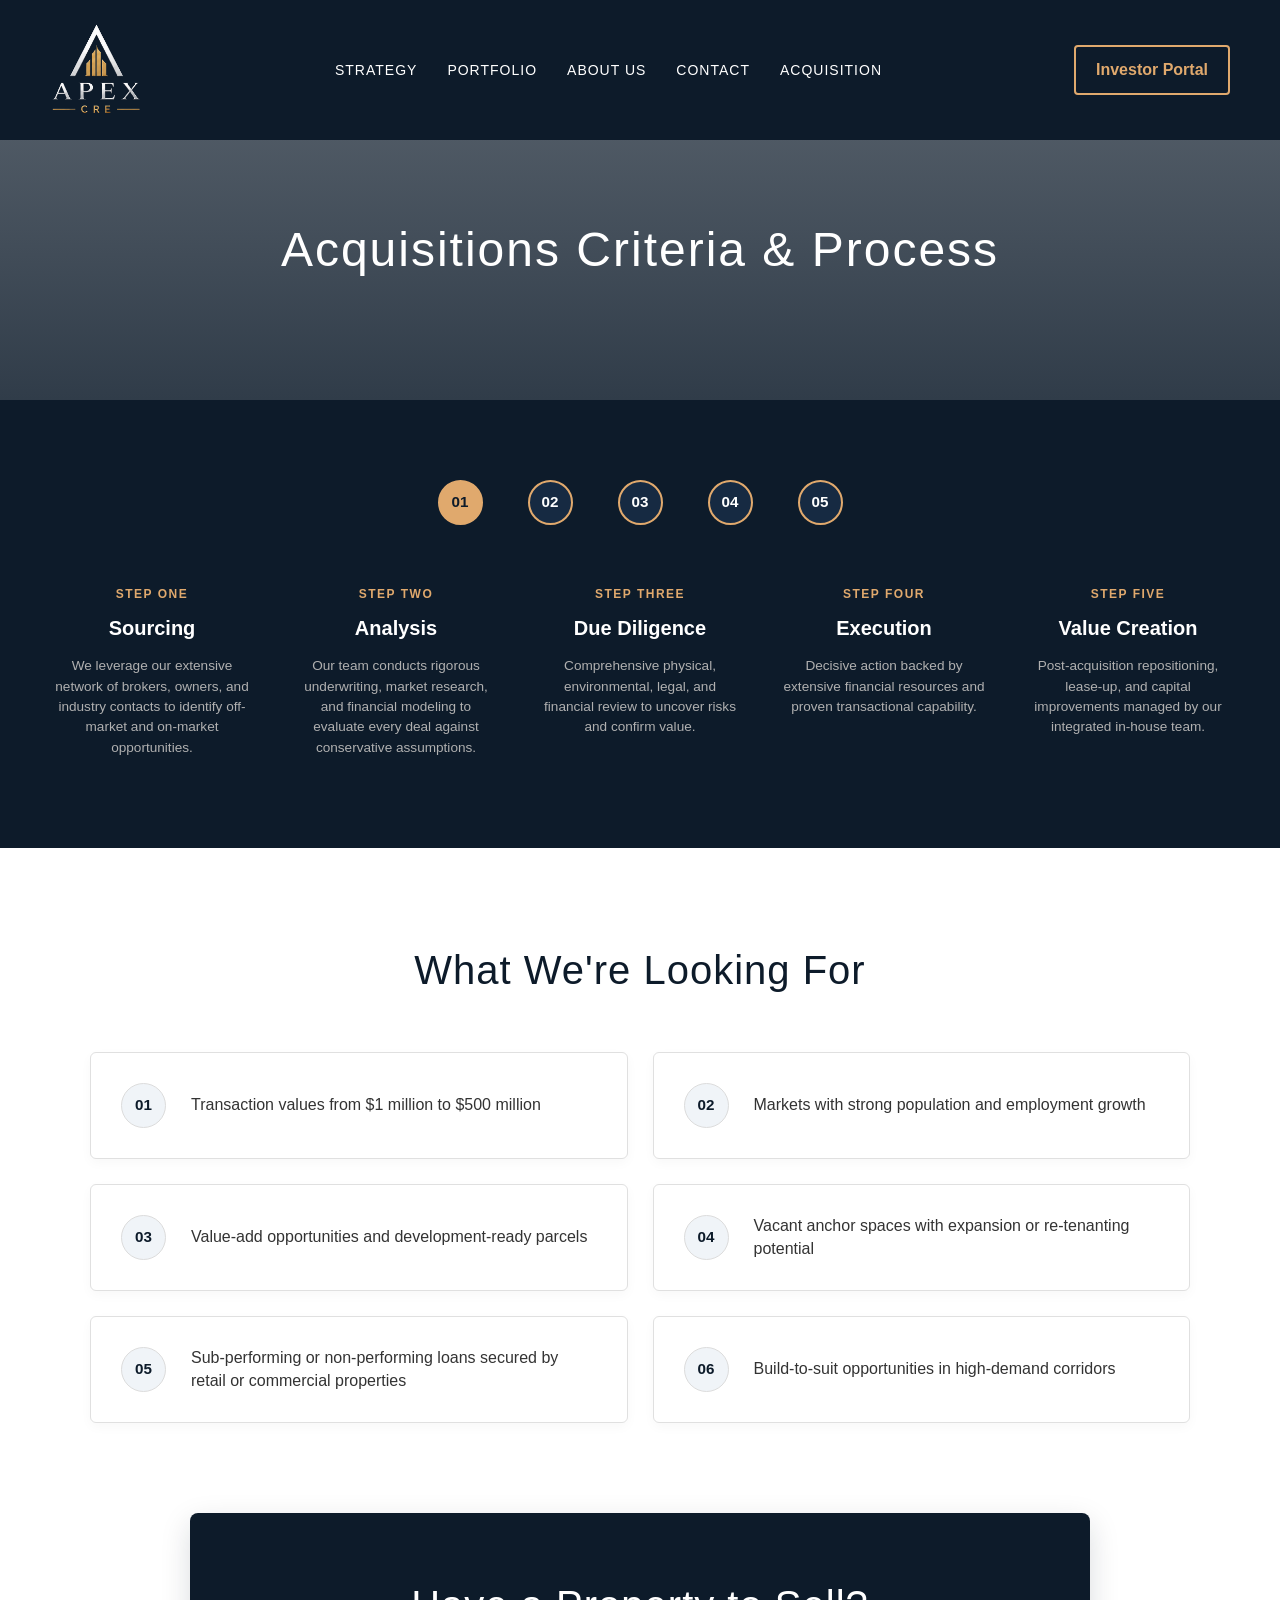
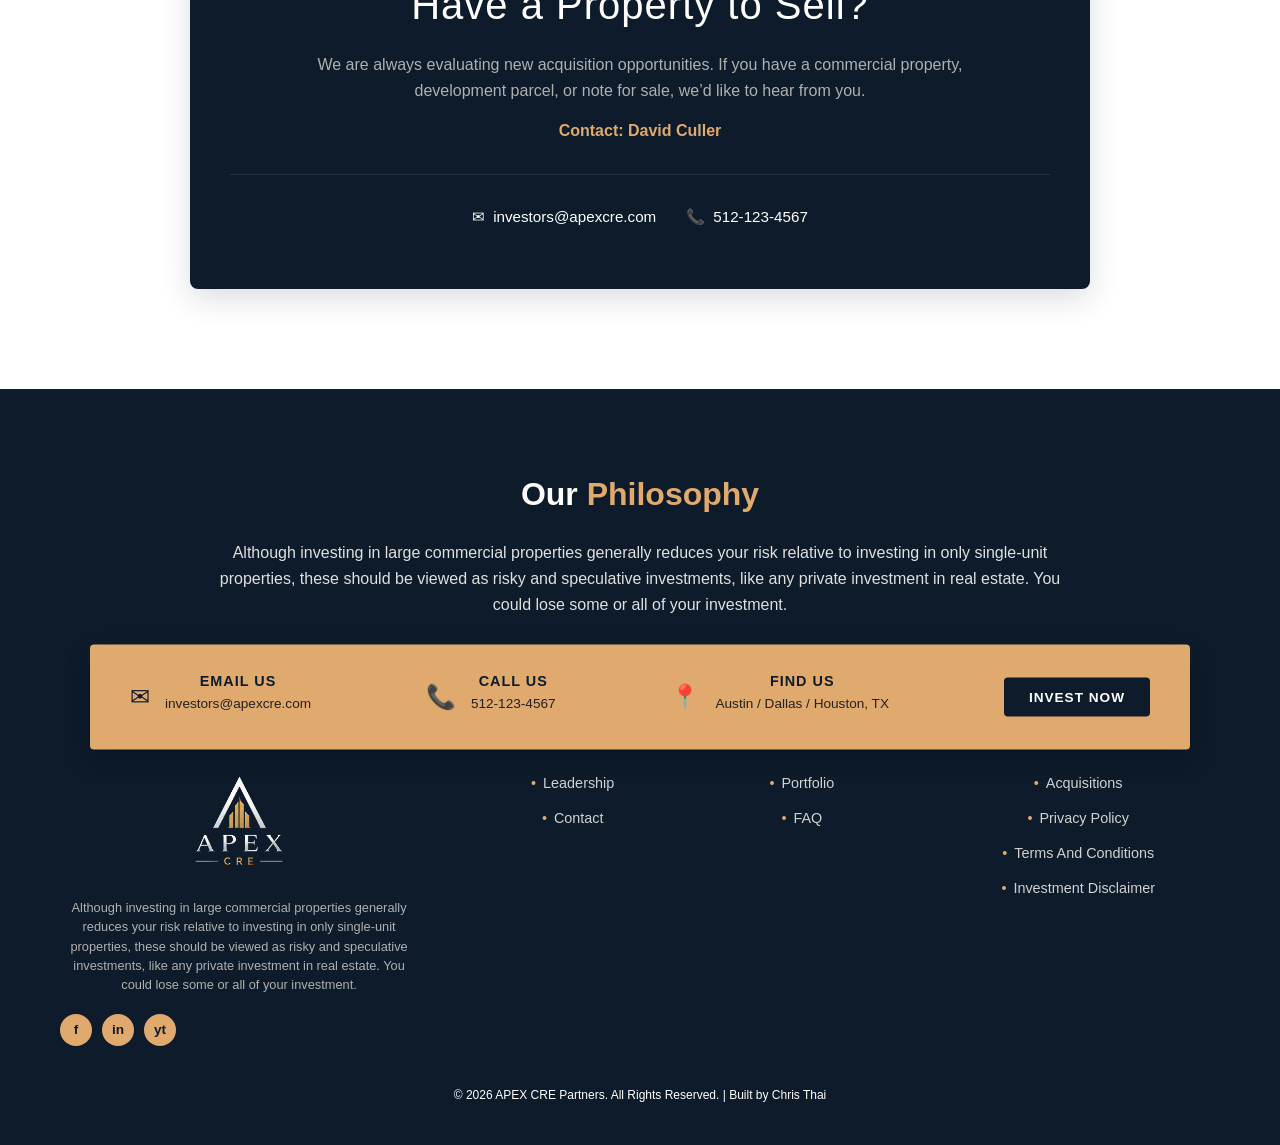
==== acquisition.html @ 32331bf3 "Add files via upload" ====
<!DOCTYPE html>
<html lang="en">
<head>
    <meta charset="UTF-8">
    <meta name="viewport" content="width=device-width, initial-scale=1.0">
    <title>Acquisitions | APEX CRE</title>
    
    <!-- Link to your existing CSS file -->
    <link rel="stylesheet" href="style.css">
</head>
<body>

    <!-- Navigation -->
    <header>
        <div class="logo">
            <a href="index.html">
                <img src="images/Team Logo.jpg" alt="APEX CRE Logo" class="nav-logo">
            </a>
        </div>
        <nav>
            <ul>
                <li><a href="index.html">STRATEGY</a></li>
				<!-- Link to portfolio file -->
                <li><a href="portfolio.html">PORTFOLIO</a></li>
				<!-- Link to team HTML file -->
                <li><a href="team.html">ABOUT US</a></li>
				<!-- Link to contact HTML file -->
                <li><a href="contact.html">CONTACT</a></li>
				<!-- Link to Aqquisition HTML file -->
                <li><a href="acquisition.html">ACQUISITION</a></li>
            </ul>
        </nav>
        <a href="under-construction.html" class="investor-login">Investor Portal</a>
    </header>
	
    <!-- Page Header with City Skyline Background -->
    <section class="acq-hero-header">
        <h1>Acquisitions Criteria & Process</h1>
    </section>

    <!-- Top Section: 5-Step Process Timeline -->
    <section class="process-timeline-section">
        <div class="timeline-container">
            
            <div class="timeline-steps-bar">
                <div class="step-badge active">01</div>
                <div class="step-badge">02</div>
                <div class="step-badge">03</div>
                <div class="step-badge">04</div>
                <div class="step-badge">05</div>
            </div>

            <div class="process-grid">
                <div class="process-card">
                    <span class="step-subtitle">STEP ONE</span>
                    <h3>Sourcing</h3>
                    <p>We leverage our extensive network of brokers, owners, and industry contacts to identify off-market and on-market opportunities.</p>
                </div>
                <div class="process-card">
                    <span class="step-subtitle">STEP TWO</span>
                    <h3>Analysis</h3>
                    <p>Our team conducts rigorous underwriting, market research, and financial modeling to evaluate every deal against conservative assumptions.</p>
                </div>
                <div class="process-card">
                    <span class="step-subtitle">STEP THREE</span>
                    <h3>Due Diligence</h3>
                    <p>Comprehensive physical, environmental, legal, and financial review to uncover risks and confirm value.</p>
                </div>
                <div class="process-card">
                    <span class="step-subtitle">STEP FOUR</span>
                    <h3>Execution</h3>
                    <p>Decisive action backed by extensive financial resources and proven transactional capability.</p>
                </div>
                <div class="process-card">
                    <span class="step-subtitle">STEP FIVE</span>
                    <h3>Value Creation</h3>
                    <p>Post-acquisition repositioning, lease-up, and capital improvements managed by our integrated in-house team.</p>
                </div>
            </div>

        </div>
    </section>

    <!-- Middle Section: What We're Looking For -->
    <section class="criteria-section">
        <div class="criteria-container">
            <h2 class="section-title">What We're Looking For</h2>

            <div class="criteria-grid">
                <div class="criteria-card">
                    <div class="criteria-num">01</div>
                    <p>Transaction values from $1 million to $500 million</p>
                </div>
                <div class="criteria-card">
                    <div class="criteria-num">02</div>
                    <p>Markets with strong population and employment growth</p>
                </div>
                <div class="criteria-card">
                    <div class="criteria-num">03</div>
                    <p>Value-add opportunities and development-ready parcels</p>
                </div>
                <div class="criteria-card">
                    <div class="criteria-num">04</div>
                    <p>Vacant anchor spaces with expansion or re-tenanting potential</p>
                </div>
                <div class="criteria-card">
                    <div class="criteria-num">05</div>
                    <p>Sub-performing or non-performing loans secured by retail or commercial properties</p>
                </div>
                <div class="criteria-card">
                    <div class="criteria-num">06</div>
                    <p>Build-to-suit opportunities in high-demand corridors</p>
                </div>
            </div>
        </div>
    </section>

    <!-- Bottom Section: Have a Property to Sell? Callout Box -->
    <section class="sell-property-section">
        <div class="sell-box">
            <h2>Have a Property to Sell?</h2>
            <p>We are always evaluating new acquisition opportunities. If you have a commercial property, development parcel, or note for sale, we’d like to hear from you.</p>
            <p class="contact-person">Contact: David Culler</p>

            <div class="sell-action-bar">
                <a href="mailto:investors@apexcre.com" class="sell-action-link">
                    <span>✉</span> investors@apexcre.com
                </a>
                <a href="tel:5121234567" class="sell-action-link">
                    <span>📞</span> 512-123-4567
                </a>
            </div>
        </div>
    </section>

    <!-- Philosophy / Disclaimer Banner -->
    <section class="philosophy-banner">
        <div class="philosophy-container">
            <h2><span>Our</span> <span class="text-gold">Philosophy</span></h2>
            <p>Although investing in large commercial properties generally reduces your risk relative to investing in only single-unit properties, these should be viewed as risky and speculative investments, like any private investment in real estate. You could lose some or all of your investment.</p>
        </div>
    </section>

    <!-- Footer / Bottom Section -->
    <footer class="site-footer">
        <div class="footer-contact-bar">
            <div class="contact-box">
                <span class="icon">✉</span>
                <div>
                    <strong>Email Us</strong>
                    <p>investors@apexcre.com</p>
                </div>
            </div>
            <div class="contact-box">
                <span class="icon">📞</span>
                <div>
                    <strong>Call Us</strong>
                    <p>512-123-4567</p>
                </div>
            </div>
            <div class="contact-box">
                <span class="icon">📍</span>
                <div>
                    <strong>Find Us</strong>
                    <p>Austin / Dallas / Houston, TX</p>
                </div>
            </div>
            <div class="footer-btn-box">
                <a href="under-construction.html" class="footer-invest-btn">Invest Now</a>
            </div>
        </div>

        <div class="footer-content">
            <div class="footer-col brand-col">
                <img src="images/Team Logo.jpg" alt="APEX CRE Logo" class="footer-logo">
                <p class="footer-disclaimer">
                    Although investing in large commercial properties generally reduces your risk relative to investing in only single-unit properties, these should be viewed as risky and speculative investments, like any private investment in real estate. You could lose some or all of your investment.
                </p>
                <div class="social-icons">
                    <a href="#" target="_blank">f</a>
                    <a href="#" target="_blank">in</a>
                    <a href="#" target="_blank">yt</a>
                </div>
            </div>
            <div class="footer-col">
                <ul class="footer-links">
                    <li><a href="team.html">Leadership</a></li>
                    <li><a href="contact.html">Contact</a></li>
                </ul>
            </div>
            <div class="footer-col">
                <ul class="footer-links">
                    <li><a href="portfolio.html">Portfolio</a></li>
                    <li><a href="faq.html">FAQ</a></li>
                </ul>
            </div>
            <div class="footer-col">
                <ul class="footer-links">
                    <li><a href="acquisitions.html">Acquisitions</a></li>
                    <li><a href="privacy.html">Privacy Policy</a></li>
                    <li><a href="terms.html">Terms And Conditions</a></li>
                    <li><a href="disclaimer.html">Investment Disclaimer</a></li>
                </ul>
            </div>
        </div>

        <div class="footer-bottom">
            <p>&copy; 2026 APEX CRE Partners. All Rights Reserved. | Built by Chris Thai</p>
        </div>
    </footer>

</body>
</html>
---- style.css ----
/* =========================================
   1. CSS Variables & Theme (APEX CRE Branding)
   ========================================= */
:root {
    --primary-color: #0d1b2a; /* Deep Navy/Black */
    --secondary-color: #e0a96d; /* Gold/Bronze */
    --accent-color: #1b263b; /* Lighter Navy */
    --text-light: #ffffff;
    --text-dark: #333333;
    --font-main: 'Helvetica Neue', Arial, sans-serif;
}

/* =========================================
   2. Reset & Base Styles
   ========================================= */
* {
    margin: 0;
    padding: 0;
    box-sizing: border-box;
}

body {
    font-family: var(--font-main);
    color: var(--text-dark);
    line-height: 1.6;
    background-color: #f8f9fa;
}

a {
    text-decoration: none;
    color: inherit;
}

/* =========================================
   3. Navigation (Header)
   ========================================= */
.nav-logo {
    height: 100px; /* Controls how tall the logo is in the menu */
    width: auto;  /* Ensures the logo doesn't stretch or warp */
    display: block;
    border-radius: 4px; /* Optional: Softens the sharp corners of the image */
}   
   
   
header {
    background-color: var(--primary-color);
    color: var(--text-light);
    padding: 20px 50px;
    display: flex;
    justify-content: space-between;
    align-items: center;
    position: fixed;
    width: 100%;
    top: 0;
    z-index: 1000;
}

.logo {
    font-size: 24px;
    font-weight: bold;
    letter-spacing: 2px;
    text-transform: uppercase;
}

.logo span {
    color: var(--secondary-color);
}

nav ul {
    list-style: none;
    display: flex;
    gap: 30px;
}

nav ul li a {
    font-size: 14px;
    text-transform: uppercase;
    letter-spacing: 1px;
    transition: color 0.3s ease;
}

nav ul li a:hover {
    color: var(--secondary-color);
}

.investor-login {
    background-color: transparent;
    border: 2px solid var(--secondary-color);
    color: var(--secondary-color);
    padding: 10px 20px;
    border-radius: 4px;
    font-weight: bold;
    transition: all 0.3s ease;
}

.investor-login:hover {
    background-color: var(--secondary-color);
    color: var(--primary-color);
}

/* =========================================
   4. Hero Section (Homepage)
   ========================================= */
.hero {
    height: 100vh;
    background: linear-gradient(rgba(13, 27, 42, 0.7), rgba(13, 27, 42, 0.9)), url('https://images.unsplash.com/photo-1486406146926-c627a92ad1ab?q=80&w=2070&auto=format&fit=crop') center/cover no-repeat;
    display: flex;
    flex-direction: column;
    justify-content: center;
    align-items: center;
    text-align: center;
    color: var(--text-light);
    padding: 0 20px;
    margin-top: 60px; /* Offset for fixed header */
}

.hero h1 {
    font-size: 3.5rem;
    margin-bottom: 20px;
    font-weight: 300;
    letter-spacing: 2px;
}

.hero p {
    font-size: 1.2rem;
    max-width: 600px;
    margin-bottom: 40px;
    color: #d1d1d1;
}

.cta-btn {
    background-color: var(--secondary-color);
    color: var(--primary-color);
    padding: 15px 40px;
    font-size: 16px;
    font-weight: bold;
    border: none;
    border-radius: 4px;
    cursor: pointer;
    text-transform: uppercase;
    letter-spacing: 1px;
    transition: background 0.3s ease;
}

.cta-btn:hover {
    background-color: #c9965d;
}

/* =========================================
   5. Metrics Section (Homepage)
   ========================================= */
.metrics {
    display: flex;
    justify-content: space-around;
    padding: 80px 50px;
    background-color: #ffffff;
    text-align: center;
}

.metric-item h2 {
    font-size: 3rem;
    color: var(--primary-color);
    margin-bottom: 10px;
}

.metric-item p {
    font-size: 14px;
    text-transform: uppercase;
    color: #777;
    letter-spacing: 1.5px;
}

/* =========================================
   6. Strategy Section (Homepage)
   ========================================= */
.strategy {
    padding: 100px 50px;
    background-color: var(--primary-color);
    color: var(--text-light);
    text-align: center;
}

.strategy h2 {
    font-size: 2.5rem;
    margin-bottom: 20px;
    color: var(--secondary-color);
}

.strategy-grid {
    display: grid;
    grid-template-columns: repeat(auto-fit, minmax(300px, 1fr));
    gap: 40px;
    margin-top: 60px;
}

.strategy-card {
    background-color: var(--accent-color);
    padding: 40px 30px;
    border-radius: 8px;
    border-top: 4px solid var(--secondary-color);
}

.strategy-card h3 {
    font-size: 1.5rem;
    margin-bottom: 15px;
}

/* =========================================
   7. Team Page Specific Styles
   ========================================= */
.page-header {
    background-color: var(--primary-color);
    color: var(--text-light);
    padding: 150px 20px 80px;
    text-align: center;
}

.page-header h1 {
    font-size: 3rem;
    color: var(--secondary-color);
    margin-bottom: 15px;
}

.team-section {
    padding: 80px 50px;
    background-color: #f8f9fa;
}

.team-grid {
    display: grid;
    grid-template-columns: repeat(auto-fit, minmax(300px, 1fr));
    gap: 40px;
    max-width: 1200px;
    margin: 0 auto;
}

.team-card {
    background-color: #ffffff;
    padding: 40px;
    border-radius: 8px;
    box-shadow: 0 4px 15px rgba(0,0,0,0.05);
    text-align: center;
    border-top: 4px solid var(--primary-color);
}

/* 
   THE HEADSHOT IMAGE RESIZER 
   This perfectly crops and centers your raw images into circles 
*/
.headshot {
    width: 150px;
    height: 150px;
    background-color: var(--accent-color);
    border-radius: 50%;
    margin: 0 auto 20px;
    border: 3px solid var(--secondary-color);
    
    /* The magic code that resizes and centers the files */
    background-size: cover;
    background-position: center;
    background-repeat: no-repeat;
}

.team-card h3 {
    color: var(--primary-color);
    font-size: 1.5rem;
    margin-bottom: 5px;
}

.team-card .title {
    color: var(--secondary-color);
    font-weight: bold;
    text-transform: uppercase;
    font-size: 0.9rem;
    margin-bottom: 20px;
    letter-spacing: 1px;
}

.team-card .bio {
    font-size: 0.95rem;
    color: #555;
}

/* =========================================
   8. Footer
   ========================================= */
footer {
    background-color: #080f18;
    color: #777;
    text-align: center;
    padding: 30px 20px;
    font-size: 12px;
}

footer p {
    margin-bottom: 10px;
    max-width: 800px;
    margin-left: auto;
    margin-right: auto;
}

/* =========================================
   9. Responsive Design (For Mobile Phones)
   ========================================= */
@media (max-width: 768px) {
    nav ul {
        display: none; /* Hide standard menu on mobile */
    }
    .hero h1 {
        font-size: 2.5rem;
    }
    .metrics {
        flex-direction: column;
        gap: 40px;
    }
    .team-grid {
        grid-template-columns: 1fr;
    }
}

/* =========================================
   11. About Us Section (Compact Split Layout)
   ========================================= */
.about-us {
    padding: 60px 50px; /* Reduced padding for a tighter fit */
    background-color: #ffffff;
}

.about-split-container {
    display: flex;
    align-items: stretch; 
    gap: 40px; /* Tighter gap between text and image */
    max-width: 1200px;
    margin: 0 auto;
}

.about-text-content {
    flex: 1.1; /* Gives slightly more room to the text */
    text-align: left;
    padding-right: 20px;
}

.about-text-content p {
    font-size: 0.95rem; /* Slightly smaller font */
    color: #333333; 
    margin-bottom: 12px; /* Tighter spacing between paragraphs */
    line-height: 1.5;
}

.mission-vision-block {
    margin-top: 30px;
}

.mission-vision-block h3 {
    font-size: 1.6rem;
    margin-bottom: 8px; /* Pulls the paragraph right up to the header */
    margin-top: 25px;
}

/* Two-tone header colors matching your brand */
.text-blue {
    color: var(--primary-color);
}

.text-gold {
    color: var(--secondary-color);
}

.about-image-content {
    flex: 0.9;
}

.property-showcase-img {
    width: 100%;
    height: 100%;
    min-height: 400px; /* Keeps the image large but compact */
    background: url('https://images.unsplash.com/photo-1545324418-cc1a3fa10c00?q=80&w=1974&auto=format&fit=crop') center/cover no-repeat;
    /* Removed border-radius and box-shadow to match the sharp, flat look of the reference image */
}

/* Responsive adjustment for mobile screens */
@media (max-width: 900px) {
    .about-split-container {
        flex-direction: column;
    }
    .about-text-content {
        padding-right: 0;
    }
    .property-showcase-img {
        height: 350px;
        min-height: auto;
    }
}
/* =========================================
   12. APEX CRE Banner Section
   ========================================= */
.massive-banner {
    background-color: var(--primary-color); /* APEX CRE Deep Navy */
    padding: 60px 20px;
    color: var(--text-light);
}

.massive-banner-container {
    max-width: 900px; /* Keeps the text block from stretching too wide */
    margin: 0 auto;   /* Centers the block on the page */
    text-align: left; /* Aligns the text to the left inside the block */
}

.massive-banner-container h2 {
    color: var(--secondary-color); /* APEX CRE Gold */
    font-size: 1.5rem;
    margin-bottom: 20px;
    text-transform: uppercase;
    letter-spacing: 1px;
}

.massive-banner-container p {
    font-size: 1rem;
    line-height: 1.6;
    margin-bottom: 20px;
}

.massive-banner-container p:last-child {
    margin-bottom: 0;
}

/* =========================================
   13. Philosophy / Disclaimer Banner
   ========================================= */
.philosophy-banner {
    background-color: var(--primary-color); /* APEX CRE Deep Navy */
    color: var(--text-light); /* White text */
    padding: 80px 20px;
    text-align: center;
}

.philosophy-container {
    max-width: 900px;
    margin: 0 auto;
}

.philosophy-banner h2 {
    font-size: 2rem;
    margin-bottom: 20px;
}

/* We reuse the gold class from earlier, but the word "Our" inherits the white text */
.philosophy-banner p {
    font-size: 1rem;
    line-height: 1.6;
    color: #e0e0e0; /* Slightly dimmed white to make it easy to read */
    margin: 0 auto;
    max-width: 850px;
}

/* =========================================
   14. Multi-Column Footer & Gold Contact Bar
   ========================================= */
.site-footer {
    background-color: var(--primary-color);
    color: var(--text-light);
    position: relative;
    padding-top: 0;
}

/* Floating Gold Contact Bar */
.footer-contact-bar {
    background-color: var(--secondary-color);
    color: var(--primary-color);
    max-width: 1100px;
    margin: 0 auto;
    transform: translateY(-50%); /* Pulls the bar up so it floats on the edge */
    display: flex;
    justify-content: space-between;
    align-items: center;
    padding: 25px 40px;
    border-radius: 4px;
    box-shadow: 0 10px 25px rgba(0,0,0,0.2);
}

.contact-box {
    display: flex;
    align-items: center;
    gap: 15px;
}

.contact-box .icon {
    font-size: 1.5rem;
}

.contact-box strong {
    display: block;
    font-size: 0.9rem;
    text-transform: uppercase;
    letter-spacing: 1px;
}

.contact-box p {
    font-size: 0.85rem;
    color: #222;
}

.footer-invest-btn {
    background-color: var(--primary-color);
    color: var(--text-light);
    padding: 12px 25px;
    border-radius: 4px;
    font-weight: bold;
    text-transform: uppercase;
    font-size: 0.85rem;
    letter-spacing: 1px;
    transition: background 0.3s ease;
}

.footer-invest-btn:hover {
    background-color: #1b263b;
}

/* Main Footer Grid Content */
.footer-content {
    max-width: 1200px;
    margin: -30px auto 40px; /* Adjusts spacing due to the pulled-up contact bar */
    padding: 0 20px;
    display: grid;
    grid-template-columns: 2fr 1fr 1fr 1.5fr;
    gap: 40px;
}

.brand-col {
    padding-right: 20px;
}

.footer-logo {
    height: 100px;
    width: auto;
    margin-bottom: 20px;
    border-radius: 4px;
}

.footer-disclaimer {
    font-size: 0.8rem;
    color: #b0b0b0;
    line-height: 1.5;
    margin-bottom: 20px;
}

.social-icons {
    display: flex;
    gap: 10px;
}

.social-icons a {
    width: 32px;
    height: 32px;
    background-color: var(--secondary-color);
    color: var(--primary-color);
    display: flex;
    align-items: center;
    justify-content: center;
    border-radius: 50%;
    font-weight: bold;
    font-size: 0.85rem;
    transition: opacity 0.3s ease;
}

.social-icons a:hover {
    opacity: 0.8;
}

/* Footer Link Columns */
.footer-links {
    list-style: none;
}

.footer-links li {
    margin-bottom: 12px;
}

.footer-links li a {
    font-size: 0.9rem;
    color: #d1d1d1;
    position: relative;
    padding-left: 12px;
    transition: color 0.3s ease;
}

/* Adds the little gold dot bullet point before links */
.footer-links li a::before {
    content: "•";
    color: var(--secondary-color);
    position: absolute;
    left: 0;
}

.footer-links li a:hover {
    color: var(--secondary-color);
}


/* Mobile Responsiveness */
@media (max-width: 900px) {
    .footer-contact-bar {
        flex-direction: column;
        gap: 20px;
        transform: none; /* Removes floating overlap on small screens */
        margin: 20px;
    }
    .footer-content {
        grid-template-columns: 1fr;
        margin-top: 20px;
    }
}
/* =========================================
   15. Portfolio Page Specific Styles (Updated)
   ========================================= */

/* Top Metrics Bar */
.portfolio-metrics-bar {
    background-color: #ffffff;
    display: flex;
    justify-content: center;
    align-items: center;
    padding: 50px 20px;
    margin-top: 100px; /* Accounts for fixed header */
    border-bottom: 1px solid #eaeaea;
}

.pm-item {
    text-align: center;
    padding: 0 40px;
}

.pm-item h2 {
    font-size: 2.2rem;
    color: var(--primary-color);
    font-weight: 700;
    margin-bottom: 5px;
}

.pm-item p {
    font-size: 0.75rem;
    color: #777;
    letter-spacing: 1.5px;
    font-weight: bold;
}

.pm-divider {
    width: 1px;
    height: 40px;
    background-color: #d1d1d1;
}

/* Portfolio Grid & Cards */
.portfolio-section {
    padding: 80px 50px;
    background-color: #f8f9fa;
}

.portfolio-grid {
    display: grid;
    grid-template-columns: repeat(auto-fit, minmax(420px, 1fr));
    gap: 40px;
    max-width: 1200px;
    margin: 0 auto;
}

.portfolio-card {
    background-color: #ffffff;
    border-radius: 8px;
    overflow: hidden;
    box-shadow: 0 4px 15px rgba(0,0,0,0.06);
    border: 1px solid #e0e0e0;
    display: flex;
    flex-direction: column;
}

.property-img {
    height: 280px;
    background-size: cover;
    background-position: center;
}

.property-info {
    padding: 30px;
    text-align: center;
}

.property-info h3 {
    color: var(--primary-color);
    font-size: 1.7rem;
    margin-bottom: 5px;
}

.property-info .location {
    color: #666;
    font-size: 0.9rem;
    margin-bottom: 25px;
}

/* Learn More Gold Button */
.learn-more-btn {
    display: inline-block;
    background-color: var(--secondary-color);
    color: var(--primary-color);
    padding: 14px 50px;
    border-radius: 4px;
    font-weight: bold;
    text-transform: uppercase;
    letter-spacing: 1px;
    font-size: 0.95rem;
    transition: background 0.3s ease;
}

.learn-more-btn:hover {
    background-color: #c9965d;
}

/* Bottom Data Grid inside Card */
.card-data-grid {
    border-top: 1px solid #eaeaea;
    background-color: #ffffff;
}

.data-row {
    display: flex;
    border-bottom: 1px solid #eaeaea;
}

.data-row:last-child {
    border-bottom: none;
}

.data-cell {
    flex: 1;
    text-align: center;
    padding: 15px 10px;
    border-right: 1px solid #eaeaea;
}

.data-cell:last-child {
    border-right: none;
}

.data-cell strong {
    display: block;
    font-size: 0.95rem;
    color: var(--primary-color);
    margin-bottom: 3px;
}

.data-cell span {
    font-size: 0.75rem;
    color: #777;
    text-transform: uppercase;
}

/* Responsive layout for smaller screens */
@media (max-width: 768px) {
    .portfolio-metrics-bar {
        flex-direction: column;
        gap: 20px;
    }
    .pm-divider {
        display: none;
    }
    .portfolio-grid {
        grid-template-columns: 1fr;
    }
}
/* =========================================
   16. Closed Deal Styles (Ribbon & Grayscale)
   ========================================= */
.property-img-wrapper {
    position: relative;
    overflow: hidden;
    height: 280px;
}

/* Turns the image black and white when closed */
.closed-card .property-img {
    filter: grayscale(100%);
}

/* Red diagonal corner banner ribbon */
.closed-ribbon {
    position: absolute;
    top: 25px;
    right: -35px;
    background-color: #e63946;
    color: white;
    text-align: center;
    font-size: 0.75rem;
    font-weight: bold;
    letter-spacing: 1.5px;
    padding: 6px 40px;
    transform: rotate(45deg);
    box-shadow: 0 2px 5px rgba(0,0,0,0.3);
    pointer-events: none;
    z-index: 2;
}

/* Grey out the button for closed deals */
.closed-btn {
    background-color: #b0b0b0 !important;
    color: #ffffff !important;
    cursor: not-allowed;
}
/* =========================================
   17. Contact Page Specific Styles
   ========================================= */
.contact-hero-header {
    height: 300px;
    background: linear-gradient(rgba(13, 27, 42, 0.7), rgba(13, 27, 42, 0.85)), url('https://images.unsplash.com/photo-1486406146926-c627a92ad1ab?q=80&w=2070&auto=format&fit=crop') center/cover no-repeat;
    display: flex;
    justify-content: center;
    align-items: center;
    margin-top: 100px; /* Offset for fixed header */
}

.contact-hero-header h1 {
    color: var(--text-light);
    font-size: 3rem;
    font-weight: 300;
    letter-spacing: 2px;
}

.contact-info-section {
    padding: 60px 20px;
    background-color: #ffffff;
}

.contact-info-container {
    max-width: 1000px;
    margin: 0 auto;
}

.contact-intro {
    margin-bottom: 30px;
}

.contact-intro h2 {
    font-size: 1.8rem;
    color: var(--primary-color);
    margin-bottom: 5px;
}

.contact-intro p {
    color: #666;
    font-size: 0.95rem;
}

.info-map-grid {
    display: grid;
    grid-template-columns: 1fr 1fr;
    gap: 30px;
}

.info-card {
    background-color: #ffffff;
    border: 1px solid #e0e0e0;
    border-radius: 8px;
    padding: 35px;
    box-shadow: 0 4px 15px rgba(0,0,0,0.03);
    display: flex;
    flex-direction: column;
    justify-content: space-around;
}

.info-group strong {
    display: block;
    font-size: 0.85rem;
    text-transform: uppercase;
    color: var(--primary-color);
    letter-spacing: 1px;
    margin-bottom: 5px;
}

.info-group p {
    font-size: 1rem;
    color: #444;
}

.map-card {
    border-radius: 8px;
    overflow: hidden;
    border: 1px solid #e0e0e0;
    min-height: 280px;
    box-shadow: 0 4px 15px rgba(0,0,0,0.03);
}

/* Contact Form Section */
.contact-form-section {
    padding: 60px 20px 100px;
    background-color: #f8f9fa;
}

.form-container {
    max-width: 900px;
    margin: 0 auto;
    background-color: #ffffff;
    border: 1px solid #e0e0e0;
    border-radius: 8px;
    padding: 50px;
    box-shadow: 0 4px 20px rgba(0,0,0,0.04);
}

.inquiry-form .form-row {
    display: grid;
    grid-template-columns: 1fr 1fr;
    gap: 25px;
    margin-bottom: 25px;
}

.inquiry-form .form-group {
    display: flex;
    flex-direction: column;
}

.inquiry-form .form-group.full-width {
    grid-column: span 2;
    margin-bottom: 25px;
}

.inquiry-form label {
    font-size: 0.85rem;
    color: #555;
    margin-bottom: 8px;
    font-weight: 500;
}

.inquiry-form input,
.inquiry-form textarea {
    padding: 14px;
    border: 1px solid #d1d1d1;
    border-radius: 4px;
    font-size: 0.95rem;
    background-color: #fcfcfc;
    color: var(--text-dark);
}

.inquiry-form input:focus,
.inquiry-form textarea:focus {
    outline: none;
    border-color: var(--primary-color);
    background-color: #ffffff;
}

.form-checkbox {
    display: flex;
    align-items: flex-start;
    gap: 12px;
    margin-bottom: 30px;
}

.form-checkbox input {
    margin-top: 4px;
}

.form-checkbox label {
    font-size: 0.8rem;
    color: #666;
    line-height: 1.4;
}

.form-checkbox a {
    color: var(--primary-color);
    text-decoration: underline;
}

.form-submit-btn {
    display: block;
    width: 100%;
    background-color: var(--primary-color);
    color: var(--text-light);
    border: none;
    padding: 16px;
    border-radius: 4px;
    font-size: 1rem;
    font-weight: bold;
    text-transform: uppercase;
    letter-spacing: 1px;
    cursor: pointer;
    transition: background 0.3s ease;
}

.form-submit-btn:hover {
    background-color: var(--secondary-color);
    color: var(--primary-color);
}

/* Mobile responsiveness */
@media (max-width: 768px) {
    .info-map-grid {
        grid-template-columns: 1fr;
    }
    .inquiry-form .form-row {
        grid-template-columns: 1fr;
    }
    .form-container {
        padding: 25px;
    }
}
/* =========================================
   18. Terms and Conditions Page Styles
   ========================================= */
.terms-hero-header {
    height: 300px;
    background: linear-gradient(rgba(13, 27, 42, 0.7), rgba(13, 27, 42, 0.85)), url('https://images.unsplash.com/photo-1486406146926-c627a92ad1ab?q=80&w=2070&auto=format&fit=crop') center/cover no-repeat;
    display: flex;
    justify-content: center;
    align-items: center;
    margin-top: 100px;
}

.terms-hero-header h1 {
    color: var(--text-light);
    font-size: 3rem;
    font-weight: 300;
    letter-spacing: 2px;
}

.terms-content-section {
    padding: 80px 20px 120px;
    background-color: #ffffff;
}

.terms-container {
    max-width: 850px;
    margin: 0 auto;
    color: #333333;
    font-size: 0.95rem;
    line-height: 1.6;
}

.effective-date {
    font-size: 0.85rem;
    color: #666;
    margin-bottom: 15px;
}

.intro-text {
    margin-bottom: 40px;
}

.terms-block {
    margin-bottom: 30px;
}

.terms-block h3 {
    font-size: 1.25rem;
    color: var(--primary-color);
    margin-bottom: 10px;
    font-weight: 700;
}

.sub-heading {
    margin-bottom: 8px;
    font-weight: 500;
}

.terms-list {
    margin-left: 20px;
    margin-top: 5px;
}

.terms-list li {
    margin-bottom: 6px;
    color: #444;
}

.contact-block-info p {
    margin-bottom: 4px;
}

.contact-block-info a {
    color: var(--secondary-color);
    text-decoration: underline;
}
/* =========================================
   19. Privacy Policy Page Styles
   ========================================= */
.privacy-hero-header {
    height: 300px;
    background: linear-gradient(rgba(13, 27, 42, 0.7), rgba(13, 27, 42, 0.85)), url('https://images.unsplash.com/photo-1486406146926-c627a92ad1ab?q=80&w=2070&auto=format&fit=crop') center/cover no-repeat;
    display: flex;
    justify-content: center;
    align-items: center;
    margin-top: 100px;
}

.privacy-hero-header h1 {
    color: var(--text-light);
    font-size: 3rem;
    font-weight: 300;
    letter-spacing: 2px;
}

.privacy-content-section {
    padding: 80px 20px 120px;
    background-color: #ffffff;
}

.privacy-container {
    max-width: 850px;
    margin: 0 auto;
    color: #333333;
    font-size: 0.95rem;
    line-height: 1.6;
}

.privacy-block {
    margin-bottom: 30px;
}

.privacy-block h3 {
    font-size: 1.25rem;
    color: var(--primary-color);
    margin-bottom: 10px;
    font-weight: 700;
}

.privacy-list {
    margin-left: 20px;
    margin-top: 5px;
}

.privacy-list li {
    margin-bottom: 6px;
    color: #444;
}

.mt-space {
    margin-top: 10px;
}

/* =========================================
   20. Investment Disclaimer Page Styles
   ========================================= */
.disclaimer-hero-header {
    height: 300px;
    background: linear-gradient(rgba(13, 27, 42, 0.7), rgba(13, 27, 42, 0.85)), url('https://images.unsplash.com/photo-1486406146926-c627a92ad1ab?q=80&w=2070&auto=format&fit=crop') center/cover no-repeat;
    display: flex;
    justify-content: center;
    align-items: center;
    margin-top: 100px;
}

.disclaimer-hero-header h1 {
    color: var(--text-light);
    font-size: 3rem;
    font-weight: 300;
    letter-spacing: 2px;
}

.disclaimer-content-section {
    padding: 80px 20px 120px;
    background-color: #ffffff;
}

.disclaimer-container {
    max-width: 850px;
    margin: 0 auto;
    color: #333333;
    font-size: 0.95rem;
    line-height: 1.6;
}

.disclaimer-block {
    margin-bottom: 30px;
}

.disclaimer-block h3 {
    font-size: 1.25rem;
    color: var(--primary-color);
    margin-bottom: 10px;
    font-weight: 700;
}
/* =========================================
   21. Under Construction Page Styles
   ========================================= */
.construction-body {
    background-color: var(--primary-color);
    color: var(--text-light);
    height: 100vh;
    display: flex;
    justify-content: center;
    align-items: center;
    margin: 0;
}

.construction-container {
    text-align: center;
    padding: 20px;
    max-width: 600px;
    width: 100%;
}

.construction-card {
    background-color: var(--accent-color);
    border: 2px solid var(--secondary-color);
    border-radius: 8px;
    padding: 50px 30px;
    box-shadow: 0 10px 30px rgba(0,0,0,0.3);
}

.construction-card h1 {
    color: var(--secondary-color);
    font-size: 2.5rem;
    margin-bottom: 20px;
    text-transform: uppercase;
    letter-spacing: 2px;
}

.construction-card p {
    font-size: 1.05rem;
    color: #d1d1d1;
    margin-bottom: 20px;
    line-height: 1.6;
}

.countdown-wrapper {
    margin: 25px 0;
    font-size: 0.95rem;
    color: var(--secondary-color);
    font-weight: bold;
}

.return-btn {
    display: inline-block;
    margin-top: 10px;
    text-decoration: none;
}


/* =========================================
   23. Hero Section Large Logo
   ========================================= */
.hero-main-logo {
    width: 400px; /* Adjust this value to make it larger or smaller */
    height: 400px;
    margin-bottom: 25px;
    border-radius: 6px;
    box-shadow: 0 4px 15px rgba(0, 0, 0, 0.3);
}
/* =========================================
   24. FAQ Accordion Page Styles
   ========================================= */
.faq-hero-header {
    height: 300px;
    background: linear-gradient(rgba(13, 27, 42, 0.7), rgba(13, 27, 42, 0.85)), url('https://images.unsplash.com/photo-1486406146926-c627a92ad1ab?q=80&w=2070&auto=format&fit=crop') center/cover no-repeat;
    display: flex;
    justify-content: center;
    align-items: center;
    margin-top: 100px;
}

.faq-hero-header h1 {
    color: var(--text-light);
    font-size: 3rem;
    font-weight: 300;
    letter-spacing: 2px;
}

.faq-content-section {
    padding: 80px 20px 120px;
    background-color: #ffffff;
}

.faq-container {
    max-width: 850px;
    margin: 0 auto;
}

.faq-item {
    margin-bottom: 15px;
    border-radius: 6px;
    overflow: hidden;
    box-shadow: 0 2px 8px rgba(0,0,0,0.06);
    border: 1px solid #e0e0e0;
}

.faq-question {
    width: 100%;
    background-color: var(--primary-color);
    color: var(--text-light);
    padding: 20px 25px;
    text-align: left;
    border: none;
    outline: none;
    font-size: 1.05rem;
    font-weight: 600;
    display: flex;
    justify-content: space-between;
    align-items: center;
    cursor: pointer;
    transition: background-color 0.3s ease;
}

.faq-question:hover {
    background-color: #162a42;
}

/* Turns the active question gold like the reference image */
.faq-question.active {
    background-color: #d4af37 !important;
    color: #0d1b2a !important;
}

.faq-icon {
    font-size: 0.8rem;
    transition: transform 0.3s ease;
}

.faq-question.active .faq-icon {
    transform: rotate(180deg);
}

.faq-answer {
    max-height: 0;
    overflow: hidden;
    transition: max-height 0.4s ease-out, padding 0.4s ease-out;
    background-color: #fcfcfc;
    padding-left: 25px;
    padding-right: 25px;
    padding-top: 0px;
    padding-bottom: 0px;
    color: #333333;
    font-size: 0.95rem;
    line-height: 1.6;
    border-top: 1px solid transparent;
}

/* Adds the border cleanly only when the dropdown is expanded */
.faq-question.active + .faq-answer {
    border-top: 1px solid #eeeeee;
}

.faq-answer p {
    margin-bottom: 12px;
}

.faq-answer ul {
    margin-left: 20px;
    margin-bottom: 12px;
}

.faq-answer li {
    margin-bottom: 6px;
}

.faq-answer a {
    color: var(--secondary-color);
    text-decoration: underline;
}
/* =========================================
   25. Acquisitions Page Styles
   ========================================= */
.acq-hero-header {
    height: 300px;
    background: linear-gradient(rgba(13, 27, 42, 0.7), rgba(13, 27, 42, 0.85)), url('https://images.unsplash.com/photo-1486406146926-c627a92ad1ab?q=80&w=2070&auto=format&fit=crop') center/cover no-repeat;
    display: flex;
    justify-content: center;
    align-items: center;
    margin-top: 100px;
}

.acq-hero-header h1 {
    color: var(--text-light);
    font-size: 3rem;
    font-weight: 300;
    letter-spacing: 2px;
}

/* Process Timeline Section */
.process-timeline-section {
    padding: 80px 20px;
    background-color: var(--primary-color);
    color: var(--text-light);
}

.timeline-container {
    max-width: 1200px;
    margin: 0 auto;
}

.timeline-steps-bar {
    display: flex;
    justify-content: center;
    gap: 45px;
    margin-bottom: 50px;
    position: relative;
}

.step-badge {
    width: 45px;
    height: 45px;
    background-color: #162a42;
    border: 2px solid var(--secondary-color);
    border-radius: 50%;
    display: flex;
    justify-content: center;
    align-items: center;
    font-weight: bold;
    color: var(--text-light);
    font-size: 0.95rem;
    z-index: 2;
}

.step-badge.active {
    background-color: var(--secondary-color);
    color: var(--primary-color);
}

.process-grid {
    display: grid;
    grid-template-columns: repeat(5, 1fr);
    gap: 20px;
}

.process-card {
    text-align: center;
    padding: 10px;
}

.step-subtitle {
    display: block;
    font-size: 0.75rem;
    letter-spacing: 1.5px;
    color: var(--secondary-color);
    margin-bottom: 8px;
    font-weight: 600;
}

.process-card h3 {
    font-size: 1.25rem;
    margin-bottom: 12px;
    color: var(--text-light);
}

.process-card p {
    font-size: 0.85rem;
    color: #b0b0b0;
    line-height: 1.5;
}

/* What We're Looking For Section */
.criteria-section {
    padding: 90px 20px;
    background-color: #ffffff;
}

.criteria-container {
    max-width: 1100px;
    margin: 0 auto;
}

.criteria-section .section-title {
    text-align: center;
    font-size: 2.5rem;
    color: var(--primary-color);
    margin-bottom: 50px;
    font-weight: 300;
    letter-spacing: 1px;
}

.criteria-grid {
    display: grid;
    grid-template-columns: 1fr 1fr;
    gap: 25px;
}

.criteria-card {
    background-color: #ffffff;
    border: 1px solid #e0e0e0;
    border-radius: 6px;
    padding: 30px;
    display: flex;
    align-items: center;
    gap: 25px;
    box-shadow: 0 4px 12px rgba(0,0,0,0.03);
    transition: transform 0.2s ease;
}

.criteria-card:hover {
    border-color: var(--secondary-color);
    transform: translateY(-2px);
}

.criteria-num {
    width: 45px;
    height: 45px;
    min-width: 45px;
    background-color: #f0f4f8;
    color: var(--primary-color);
    border-radius: 50%;
    display: flex;
    justify-content: center;
    align-items: center;
    font-weight: bold;
    font-size: 0.95rem;
    border: 1px solid #dcdcdc;
}

.criteria-card p {
    font-size: 1rem;
    color: #333333;
    line-height: 1.4;
}

/* Sell Property Banner Section */
.sell-property-section {
    padding: 0 20px 100px;
    background-color: #ffffff;
}

.sell-box {
    max-width: 900px;
    margin: 0 auto;
    background-color: var(--primary-color);
    border-radius: 8px;
    padding: 60px 40px;
    text-align: center;
    color: var(--text-light);
    box-shadow: 0 10px 30px rgba(13, 27, 42, 0.15);
}

.sell-box h2 {
    font-size: 2.5rem;
    font-weight: 300;
    margin-bottom: 15px;
    letter-spacing: 1px;
}

.sell-box p {
    color: #b0b0b0;
    max-width: 650px;
    margin: 0 auto 15px;
    font-size: 1rem;
    line-height: 1.6;
}

.contact-person {
    color: var(--secondary-color) !important;
    font-weight: 600;
    margin-bottom: 30px !important;
}

.sell-action-bar {
    display: flex;
    justify-content: center;
    gap: 30px;
    border-top: 1px solid rgba(255,255,255,0.1);
    padding-top: 30px;
}

.sell-action-link {
    color: var(--text-light);
    text-decoration: none;
    font-size: 0.95rem;
    display: flex;
    align-items: center;
    gap: 8px;
    transition: color 0.2s ease;
}

.sell-action-link:hover {
    color: var(--secondary-color);
}

/* Responsive adjustments */
@media (max-width: 900px) {
    .process-grid {
        grid-template-columns: 1fr;
        gap: 35px;
    }
    .timeline-steps-bar {
        display: none;
    }
    .criteria-grid {
        grid-template-columns: 1fr;
    }
    .sell-action-bar {
        flex-direction: column;
        gap: 15px;
        align-items: center;
    }
}
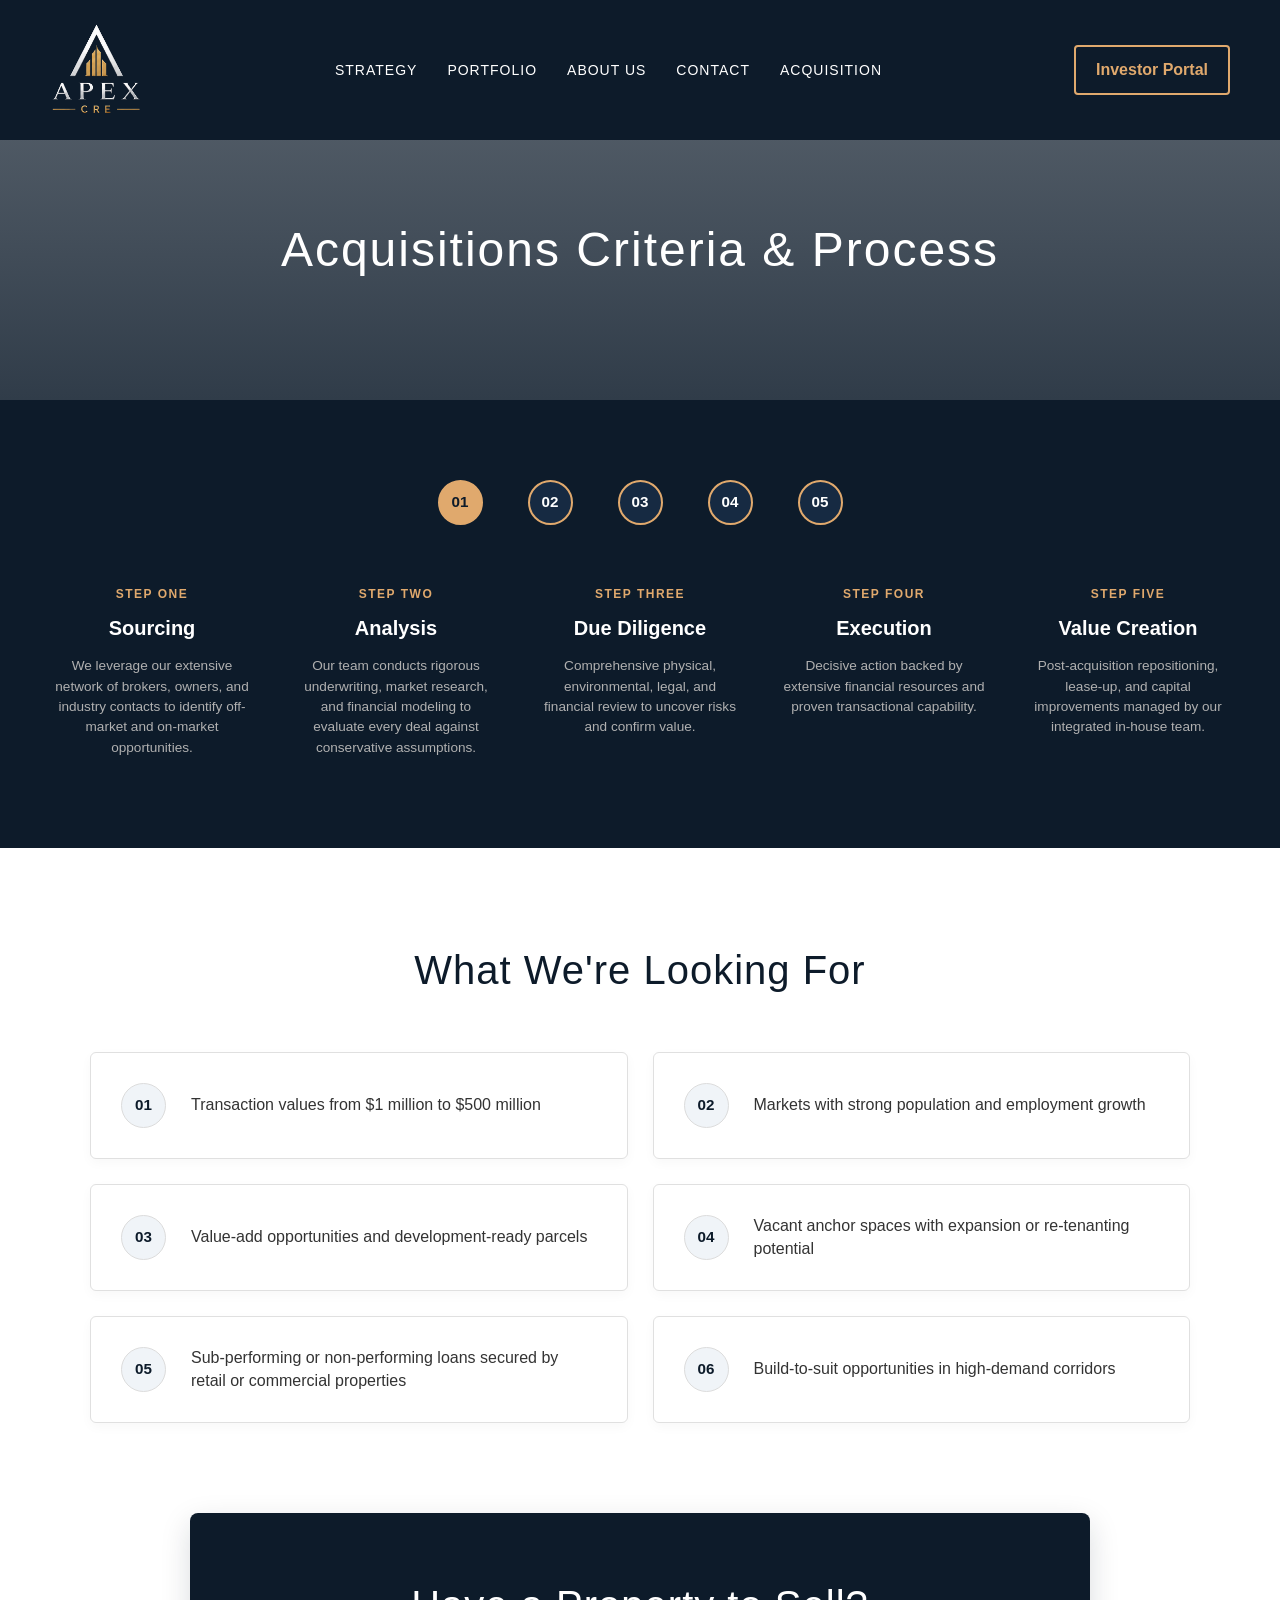
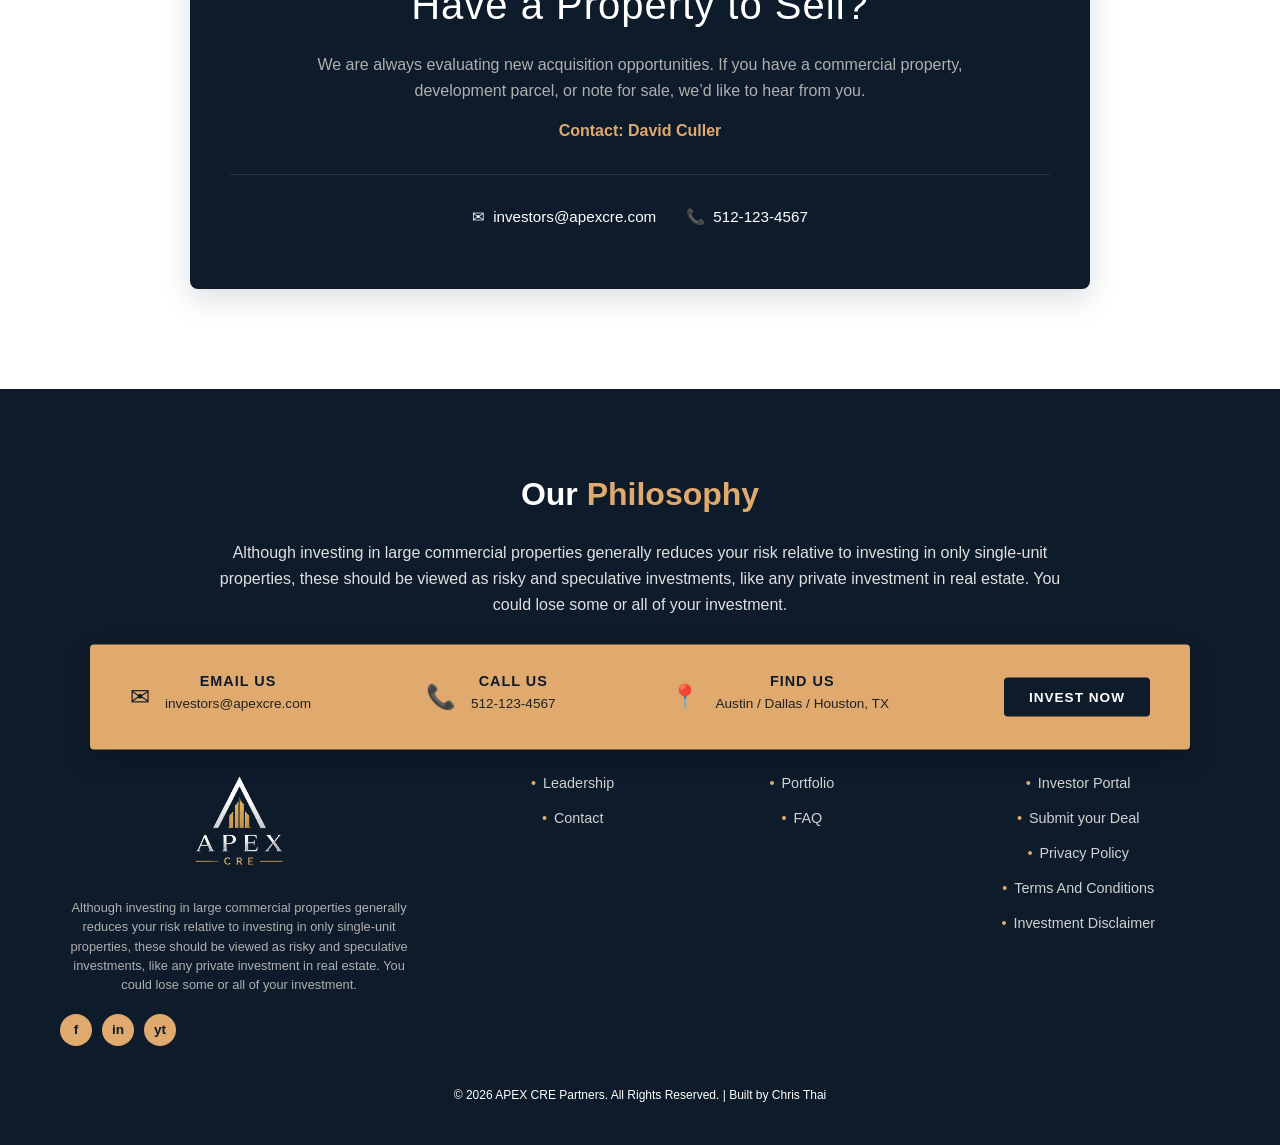
==== commit aa793337: "Update acquisition.html updated footer links" ====
--- a/acquisition.html
+++ b/acquisition.html
@@ -196,7 +196,8 @@
             </div>
             <div class="footer-col">
                 <ul class="footer-links">
-                    <li><a href="acquisitions.html">Acquisitions</a></li>
+                    <li><a href="login.html">Investor Portal</a></li>
+                    <li><a href="under-construction.html">Submit your Deal</a></li>
                     <li><a href="privacy.html">Privacy Policy</a></li>
                     <li><a href="terms.html">Terms And Conditions</a></li>
                     <li><a href="disclaimer.html">Investment Disclaimer</a></li>
@@ -210,4 +211,4 @@
     </footer>
 
 </body>
-</html>+</html>
--- a/style.css
+++ b/style.css
@@ -1584,4 +1584,35 @@
         gap: 15px;
         align-items: center;
     }
-}+}
+/* =========================================
+   26. Highlights Bullet Points Styles
+   ========================================= */
+.highlights-box {
+    margin: 15px 0;
+    padding: 12px 15px;
+    background-color: #f8f9fa;
+    border-left: 3px solid var(--secondary-color);
+    border-radius: 4px;
+    text-align: left;
+}
+
+.highlights-box h4 {
+    font-size: 0.8rem;
+    text-transform: uppercase;
+    color: var(--primary-color);
+    letter-spacing: 1px;
+    margin-bottom: 8px;
+}
+
+.highlights-box ul {
+    margin-left: 16px;
+    list-style-type: disc;
+}
+
+.highlights-box li {
+    font-size: 0.82rem;
+    color: #444444;
+    margin-bottom: 4px;
+    line-height: 1.4;
+}
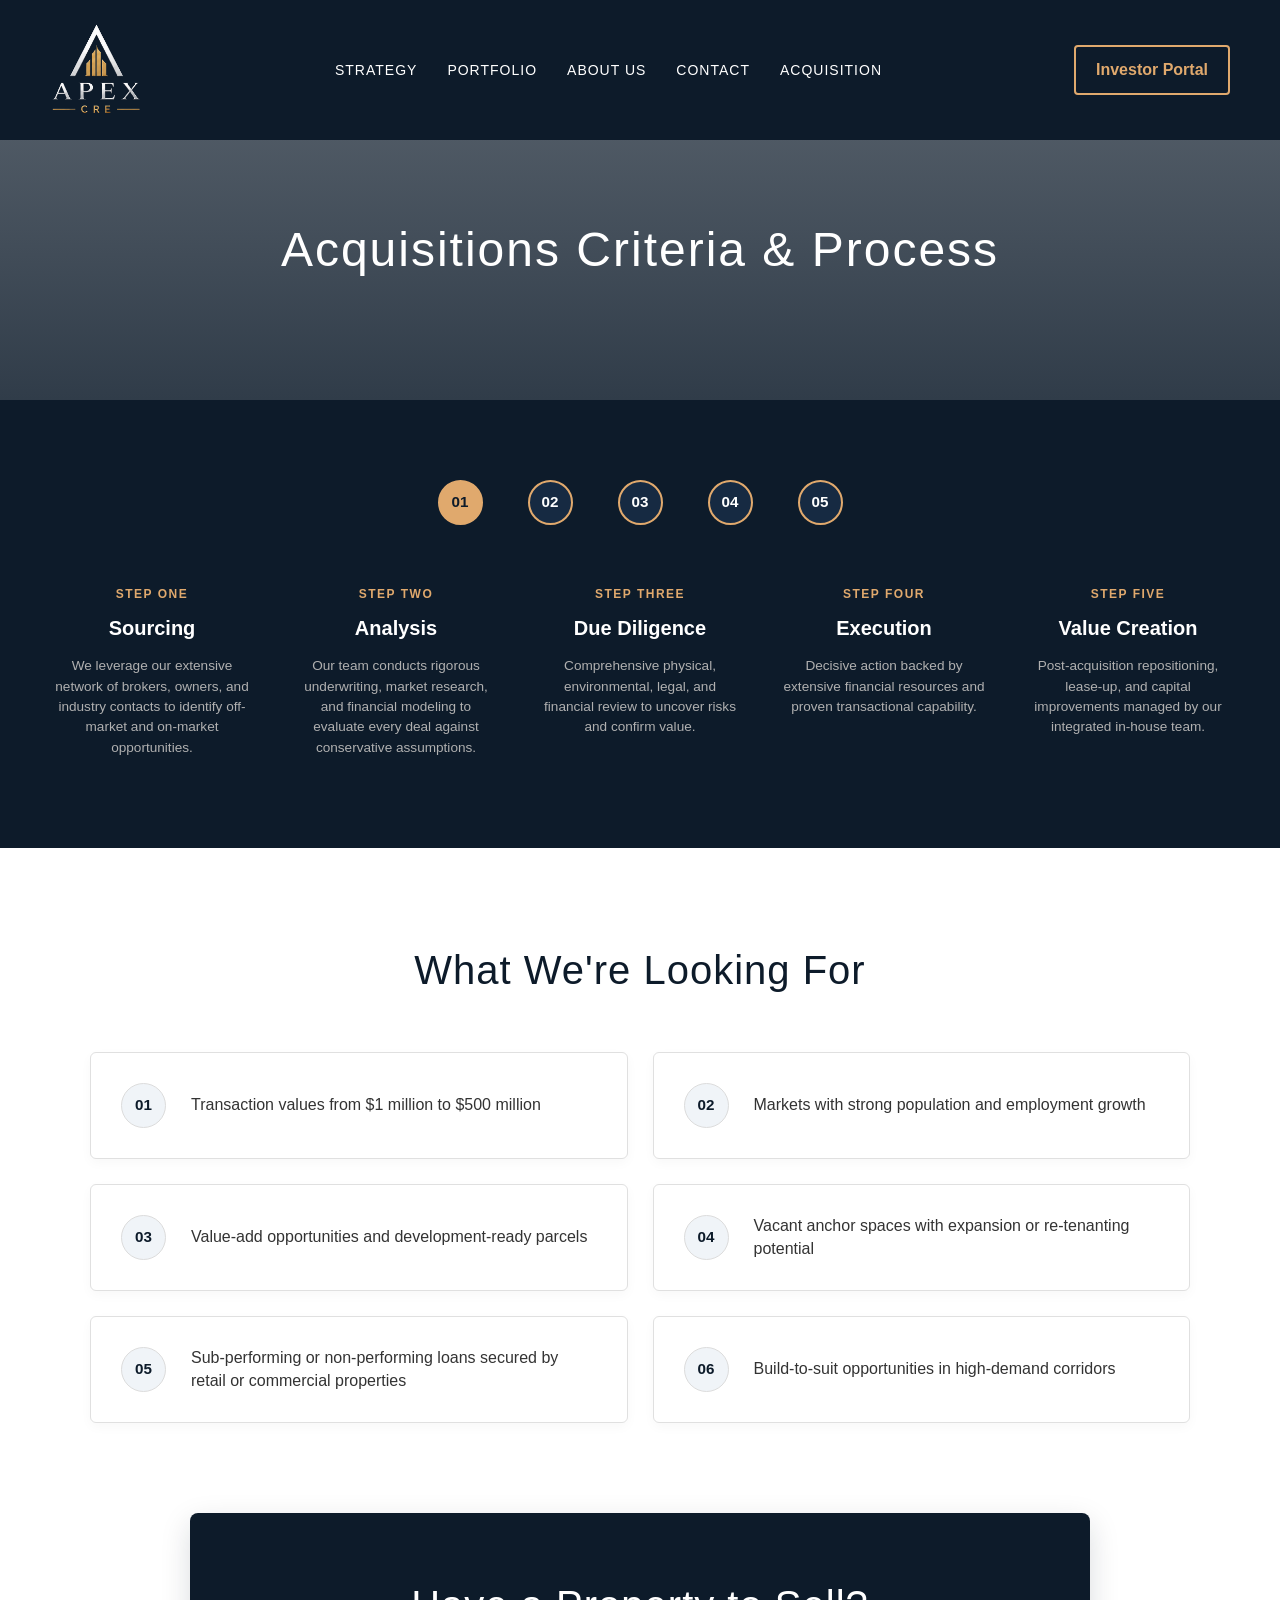
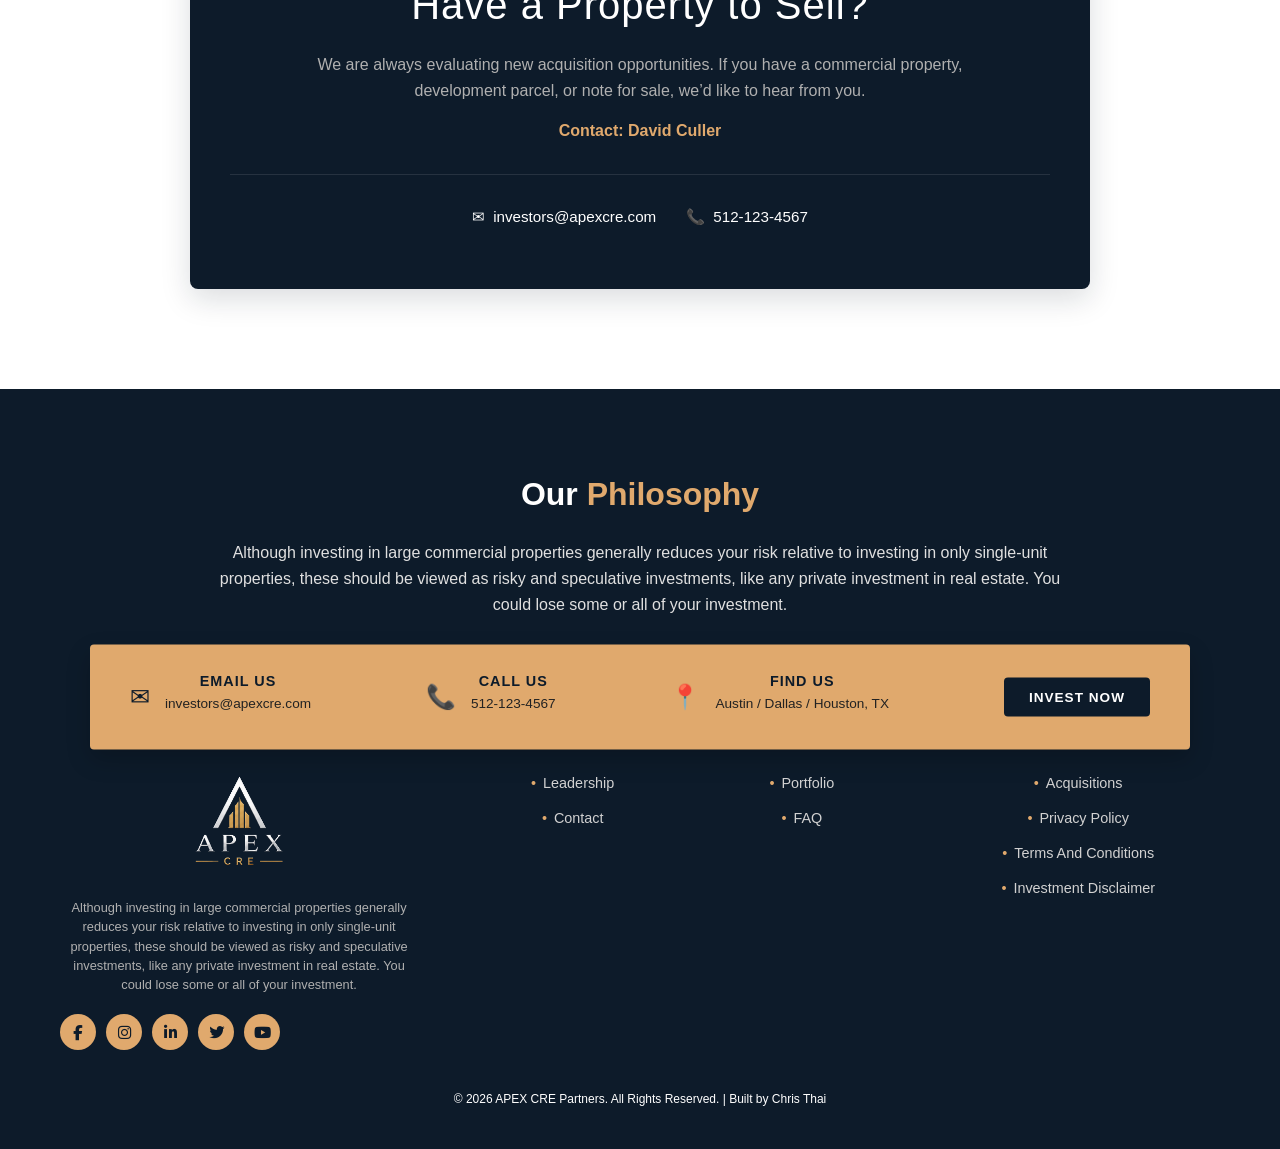
==== commit 2f6d95da: "Update acquisition.html updated social media links, added icons" ====
--- a/acquisition.html
+++ b/acquisition.html
@@ -7,6 +7,7 @@
     
     <!-- Link to your existing CSS file -->
     <link rel="stylesheet" href="style.css">
+	<link rel="stylesheet" href="https://cdnjs.cloudflare.com/ajax/libs/font-awesome/6.4.0/css/all.min.css">
 </head>
 <body>
 
@@ -176,11 +177,13 @@
                 <p class="footer-disclaimer">
                     Although investing in large commercial properties generally reduces your risk relative to investing in only single-unit properties, these should be viewed as risky and speculative investments, like any private investment in real estate. You could lose some or all of your investment.
                 </p>
-                <div class="social-icons">
-                    <a href="#" target="_blank">f</a>
-                    <a href="#" target="_blank">in</a>
-                    <a href="#" target="_blank">yt</a>
-                </div>
+		<div class="social-icons">
+			<a href="https://facebook.com" target="_blank" aria-label="Facebook"><i class="fa-brands fa-facebook-f"></i></a>
+			<a href="https://instagram.com" target="_blank" aria-label="Instagram"><i class="fa-brands fa-instagram"></i></a>
+			<a href="https://linkedin.com" target="_blank" aria-label="LinkedIn"><i class="fa-brands fa-linkedin-in"></i></a>
+			<a href="https://twitter.com" target="_blank" aria-label="Twitter"><i class="fa-brands fa-twitter"></i></a>
+			<a href="https://youtube.com" target="_blank" aria-label="YouTube"><i class="fa-brands fa-youtube"></i></a>
+		</div>
             </div>
             <div class="footer-col">
                 <ul class="footer-links">
@@ -196,8 +199,7 @@
             </div>
             <div class="footer-col">
                 <ul class="footer-links">
-                    <li><a href="login.html">Investor Portal</a></li>
-                    <li><a href="under-construction.html">Submit your Deal</a></li>
+                    <li><a href="acquisitions.html">Acquisitions</a></li>
                     <li><a href="privacy.html">Privacy Policy</a></li>
                     <li><a href="terms.html">Terms And Conditions</a></li>
                     <li><a href="disclaimer.html">Investment Disclaimer</a></li>
--- a/style.css
+++ b/style.css
@@ -550,16 +550,15 @@
 }
 
 .social-icons a {
-    width: 32px;
-    height: 32px;
+    width: 36px;
+    height: 36px;
     background-color: var(--secondary-color);
     color: var(--primary-color);
     display: flex;
     align-items: center;
     justify-content: center;
     border-radius: 50%;
-    font-weight: bold;
-    font-size: 0.85rem;
+    font-size: 0.95rem;
     transition: opacity 0.3s ease;
 }
 
@@ -1616,3 +1615,11 @@
     margin-bottom: 4px;
     line-height: 1.4;
 }
+/* =========================================
+   27. Active Card Sizing Fix
+   ========================================= */
+#active-container .portfolio-card {
+    max-width: 550px;
+    width: 100%;
+    margin: 0 auto;
+}
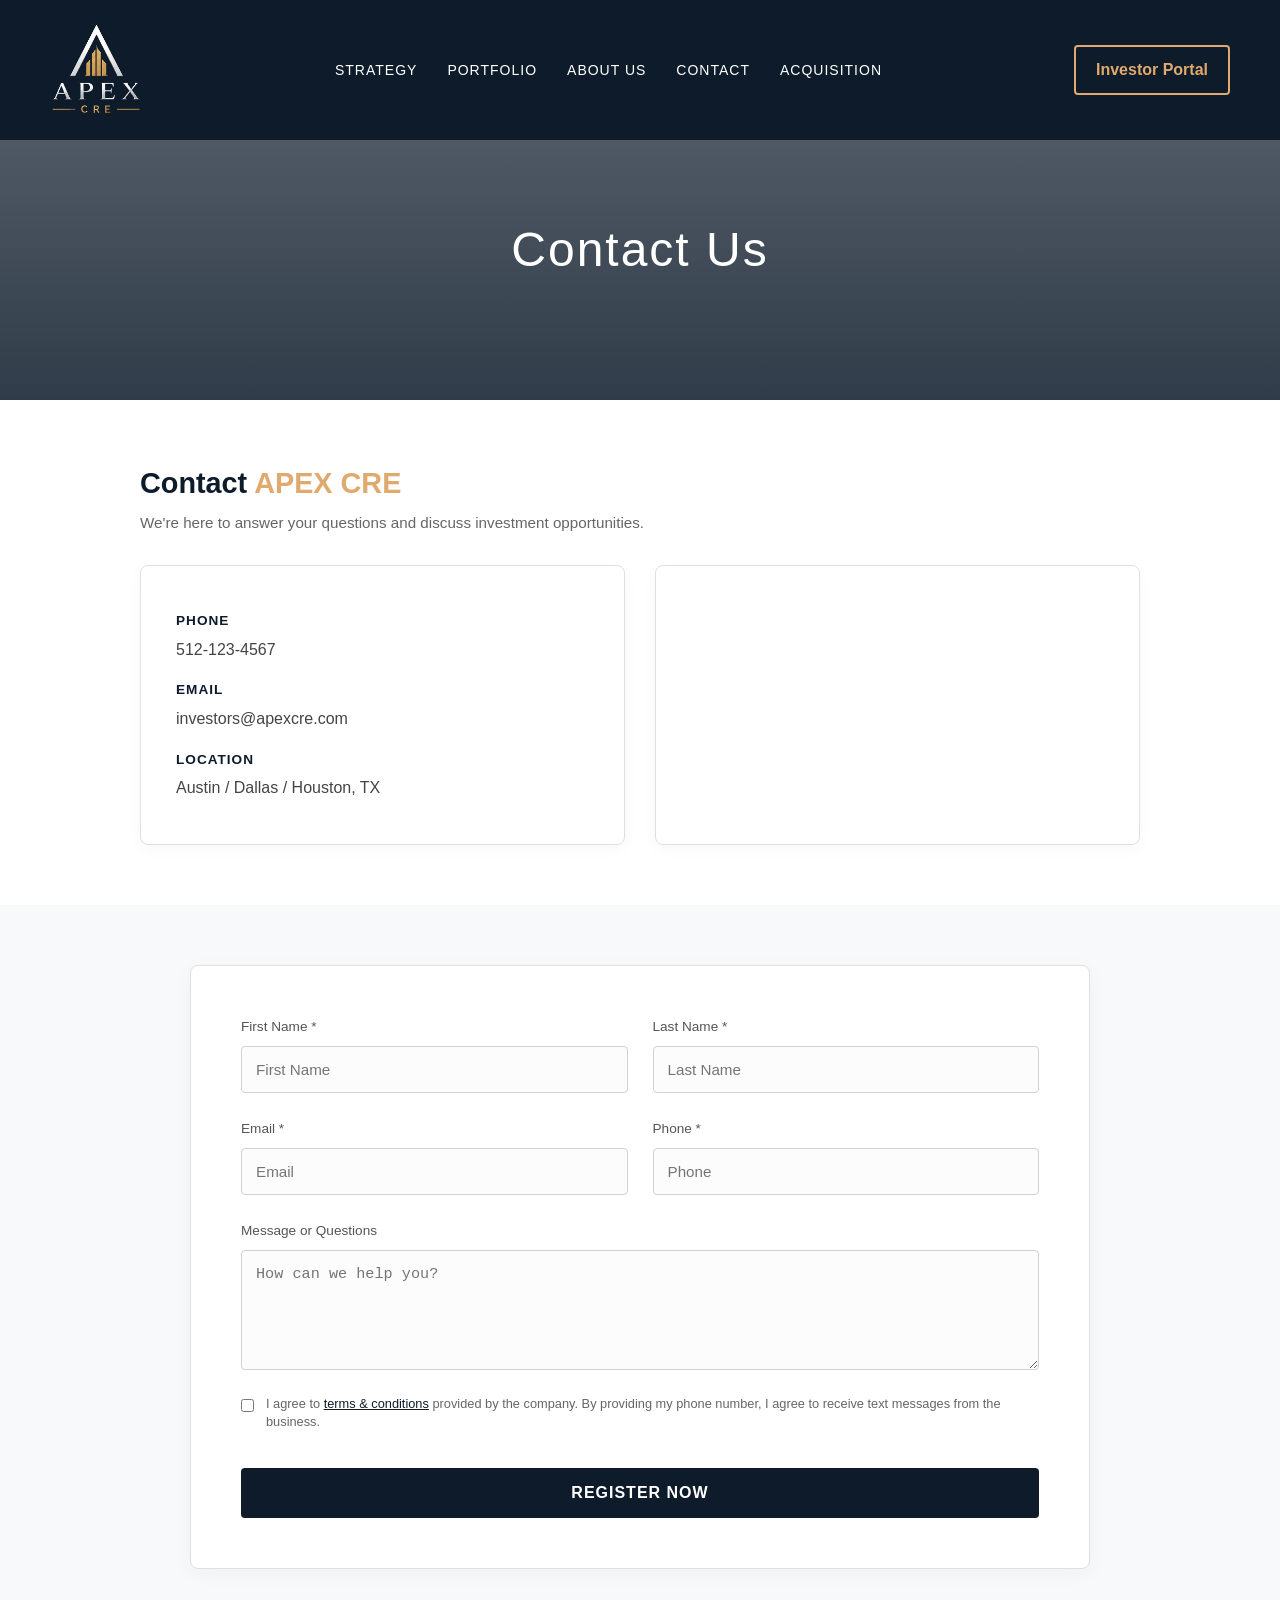
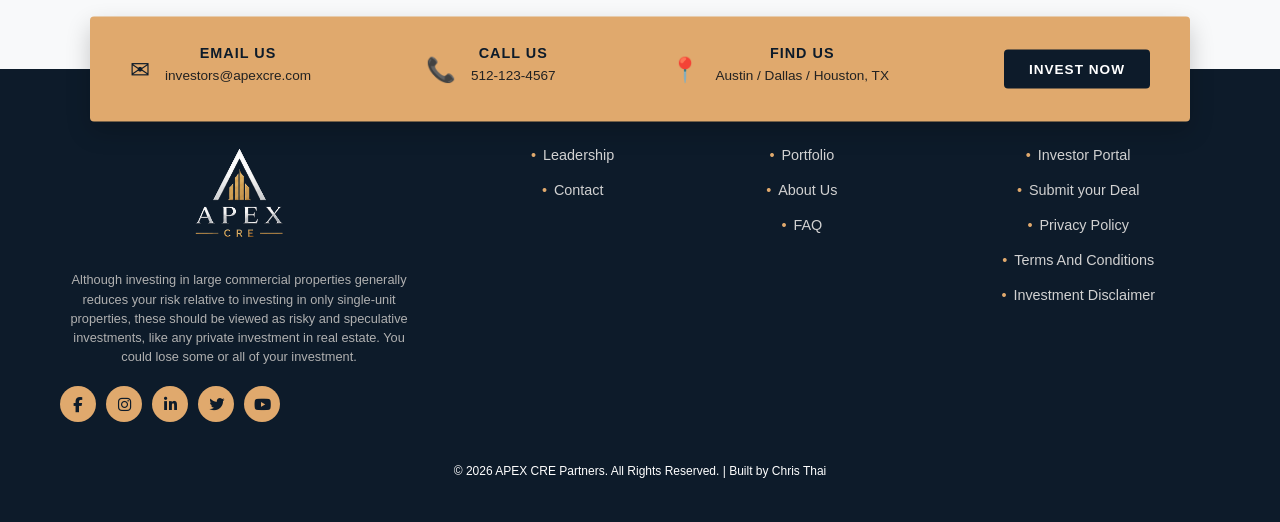
==== commit b19901a7: "Update acquisition.html updated social media links, added icons" ====
--- a/acquisition.html
+++ b/acquisition.html
@@ -1,11 +1,10 @@
 <!DOCTYPE html>
 <html lang="en">
 <head>
-    <meta charset="UTF-8">
+	<meta charset="UTF-8">
     <meta name="viewport" content="width=device-width, initial-scale=1.0">
-    <title>Acquisitions | APEX CRE</title>
-    
-    <!-- Link to your existing CSS file -->
+    <meta name="author" content="Chris Thai">
+    <title>Contact Us | APEX CRE</title>
     <link rel="stylesheet" href="style.css">
 	<link rel="stylesheet" href="https://cdnjs.cloudflare.com/ajax/libs/font-awesome/6.4.0/css/all.min.css">
 </head>
@@ -31,114 +30,92 @@
                 <li><a href="acquisition.html">ACQUISITION</a></li>
             </ul>
         </nav>
-        <a href="under-construction.html" class="investor-login">Investor Portal</a>
+        <a href="#login" class="investor-login">Investor Portal</a>
     </header>
-	
+
     <!-- Page Header with City Skyline Background -->
-    <section class="acq-hero-header">
-        <h1>Acquisitions Criteria & Process</h1>
+    <section class="contact-hero-header">
+        <h1>Contact Us</h1>
     </section>
 
-    <!-- Top Section: 5-Step Process Timeline -->
-    <section class="process-timeline-section">
-        <div class="timeline-container">
-            
-            <div class="timeline-steps-bar">
-                <div class="step-badge active">01</div>
-                <div class="step-badge">02</div>
-                <div class="step-badge">03</div>
-                <div class="step-badge">04</div>
-                <div class="step-badge">05</div>
+    <!-- Contact Info & Map Section -->
+    <section class="contact-info-section">
+        <div class="contact-info-container">
+            <div class="contact-intro">
+                <h2>Contact <span class="text-gold">APEX CRE</span></h2>
+                <p>We're here to answer your questions and discuss investment opportunities.</p>
             </div>
 
-            <div class="process-grid">
-                <div class="process-card">
-                    <span class="step-subtitle">STEP ONE</span>
-                    <h3>Sourcing</h3>
-                    <p>We leverage our extensive network of brokers, owners, and industry contacts to identify off-market and on-market opportunities.</p>
+            <div class="info-map-grid">
+                <!-- Left Card: Contact Details -->
+                <div class="info-card">
+                    <div class="info-group">
+                        <strong>Phone</strong>
+                        <p>512-123-4567</p>
+                    </div>
+                    <div class="info-group">
+                        <strong>Email</strong>
+                        <p>investors@apexcre.com</p>
+                    </div>
+                    <div class="info-group">
+                        <strong>Location</strong>
+                        <p>Austin / Dallas / Houston, TX</p>
+                    </div>
                 </div>
-                <div class="process-card">
-                    <span class="step-subtitle">STEP TWO</span>
-                    <h3>Analysis</h3>
-                    <p>Our team conducts rigorous underwriting, market research, and financial modeling to evaluate every deal against conservative assumptions.</p>
-                </div>
-                <div class="process-card">
-                    <span class="step-subtitle">STEP THREE</span>
-                    <h3>Due Diligence</h3>
-                    <p>Comprehensive physical, environmental, legal, and financial review to uncover risks and confirm value.</p>
-                </div>
-                <div class="process-card">
-                    <span class="step-subtitle">STEP FOUR</span>
-                    <h3>Execution</h3>
-                    <p>Decisive action backed by extensive financial resources and proven transactional capability.</p>
-                </div>
-                <div class="process-card">
-                    <span class="step-subtitle">STEP FIVE</span>
-                    <h3>Value Creation</h3>
-                    <p>Post-acquisition repositioning, lease-up, and capital improvements managed by our integrated in-house team.</p>
-                </div>
-            </div>
 
-        </div>
-    </section>
-
-    <!-- Middle Section: What We're Looking For -->
-    <section class="criteria-section">
-        <div class="criteria-container">
-            <h2 class="section-title">What We're Looking For</h2>
-
-            <div class="criteria-grid">
-                <div class="criteria-card">
-                    <div class="criteria-num">01</div>
-                    <p>Transaction values from $1 million to $500 million</p>
-                </div>
-                <div class="criteria-card">
-                    <div class="criteria-num">02</div>
-                    <p>Markets with strong population and employment growth</p>
-                </div>
-                <div class="criteria-card">
-                    <div class="criteria-num">03</div>
-                    <p>Value-add opportunities and development-ready parcels</p>
-                </div>
-                <div class="criteria-card">
-                    <div class="criteria-num">04</div>
-                    <p>Vacant anchor spaces with expansion or re-tenanting potential</p>
-                </div>
-                <div class="criteria-card">
-                    <div class="criteria-num">05</div>
-                    <p>Sub-performing or non-performing loans secured by retail or commercial properties</p>
-                </div>
-                <div class="criteria-card">
-                    <div class="criteria-num">06</div>
-                    <p>Build-to-suit opportunities in high-demand corridors</p>
+                <!-- Right Card: Map Mockup / Embedded Map -->
+                <div class="map-card">
+                    <iframe 
+                        src="https://www.google.com/maps/embed?pb=!1m18!1m12!1m3!1d110195.42435773129!2d-97.88647895!3d30.5787595!2m3!1f0!2f0!3f0!3m2!1i1024!2i768!4f13.1!3m3!1m2!1s0x865b2d6a505b3857%3A0x231b673248386345!2sLeander%2C%20TX!5e0!3m2!1sen!2sus!4v1650000000000!5m2!1sen!2sus" 
+                        width="100%" 
+                        height="100%" 
+                        style="border:0;" 
+                        allowfullscreen="" 
+                        loading="lazy">
+                    </iframe>
                 </div>
             </div>
         </div>
     </section>
 
-    <!-- Bottom Section: Have a Property to Sell? Callout Box -->
-    <section class="sell-property-section">
-        <div class="sell-box">
-            <h2>Have a Property to Sell?</h2>
-            <p>We are always evaluating new acquisition opportunities. If you have a commercial property, development parcel, or note for sale, we’d like to hear from you.</p>
-            <p class="contact-person">Contact: David Culler</p>
+    <!-- Contact Form Section -->
+    <section class="contact-form-section">
+        <div class="form-container">
+            <form action="#" method="POST" class="inquiry-form">
+                <div class="form-row">
+                    <div class="form-group">
+                        <label for="first-name">First Name *</label>
+                        <input type="text" id="first-name" name="first-name" required placeholder="First Name">
+                    </div>
+                    <div class="form-group">
+                        <label for="last-name">Last Name *</label>
+                        <input type="text" id="last-name" name="last-name" required placeholder="Last Name">
+                    </div>
+                </div>
 
-            <div class="sell-action-bar">
-                <a href="mailto:investors@apexcre.com" class="sell-action-link">
-                    <span>✉</span> investors@apexcre.com
-                </a>
-                <a href="tel:5121234567" class="sell-action-link">
-                    <span>📞</span> 512-123-4567
-                </a>
-            </div>
-        </div>
-    </section>
+                <div class="form-row">
+                    <div class="form-group">
+                        <label for="email">Email *</label>
+                        <input type="email" id="email" name="email" required placeholder="Email">
+                    </div>
+                    <div class="form-group">
+                        <label for="phone">Phone *</label>
+                        <input type="tel" id="phone" name="phone" required placeholder="Phone">
+                    </div>
+                </div>
 
-    <!-- Philosophy / Disclaimer Banner -->
-    <section class="philosophy-banner">
-        <div class="philosophy-container">
-            <h2><span>Our</span> <span class="text-gold">Philosophy</span></h2>
-            <p>Although investing in large commercial properties generally reduces your risk relative to investing in only single-unit properties, these should be viewed as risky and speculative investments, like any private investment in real estate. You could lose some or all of your investment.</p>
+                <div class="form-group full-width">
+                    <label for="message">Message or Questions</label>
+                    <textarea id="message" name="message" rows="5" placeholder="How can we help you?"></textarea>
+                </div>
+
+                <div class="form-checkbox">
+                    <input type="checkbox" id="terms-agree" required>
+                    <label for="terms-agree">I agree to <a href="#" target="_blank">terms & conditions</a> provided by the company. By providing my phone number, I agree to receive text messages from the business.</label>
+                </div>
+
+                <button type="submit" class="form-submit-btn">Register Now</button>
+            </form>
         </div>
     </section>
 
@@ -167,7 +144,7 @@
                 </div>
             </div>
             <div class="footer-btn-box">
-                <a href="under-construction.html" class="footer-invest-btn">Invest Now</a>
+                <a href="#login" class="footer-invest-btn">Invest Now</a>
             </div>
         </div>
 
@@ -194,12 +171,14 @@
             <div class="footer-col">
                 <ul class="footer-links">
                     <li><a href="portfolio.html">Portfolio</a></li>
+                    <li><a href="team.html">About Us</a></li>
                     <li><a href="faq.html">FAQ</a></li>
                 </ul>
             </div>
             <div class="footer-col">
                 <ul class="footer-links">
-                    <li><a href="acquisitions.html">Acquisitions</a></li>
+                    <li><a href="login.html">Investor Portal</a></li>
+                    <li><a href="under-construction.html">Submit your Deal</a></li>
                     <li><a href="privacy.html">Privacy Policy</a></li>
                     <li><a href="terms.html">Terms And Conditions</a></li>
                     <li><a href="disclaimer.html">Investment Disclaimer</a></li>
@@ -212,5 +191,6 @@
         </div>
     </footer>
 
+    <script src="script.js"></script>
 </body>
 </html>
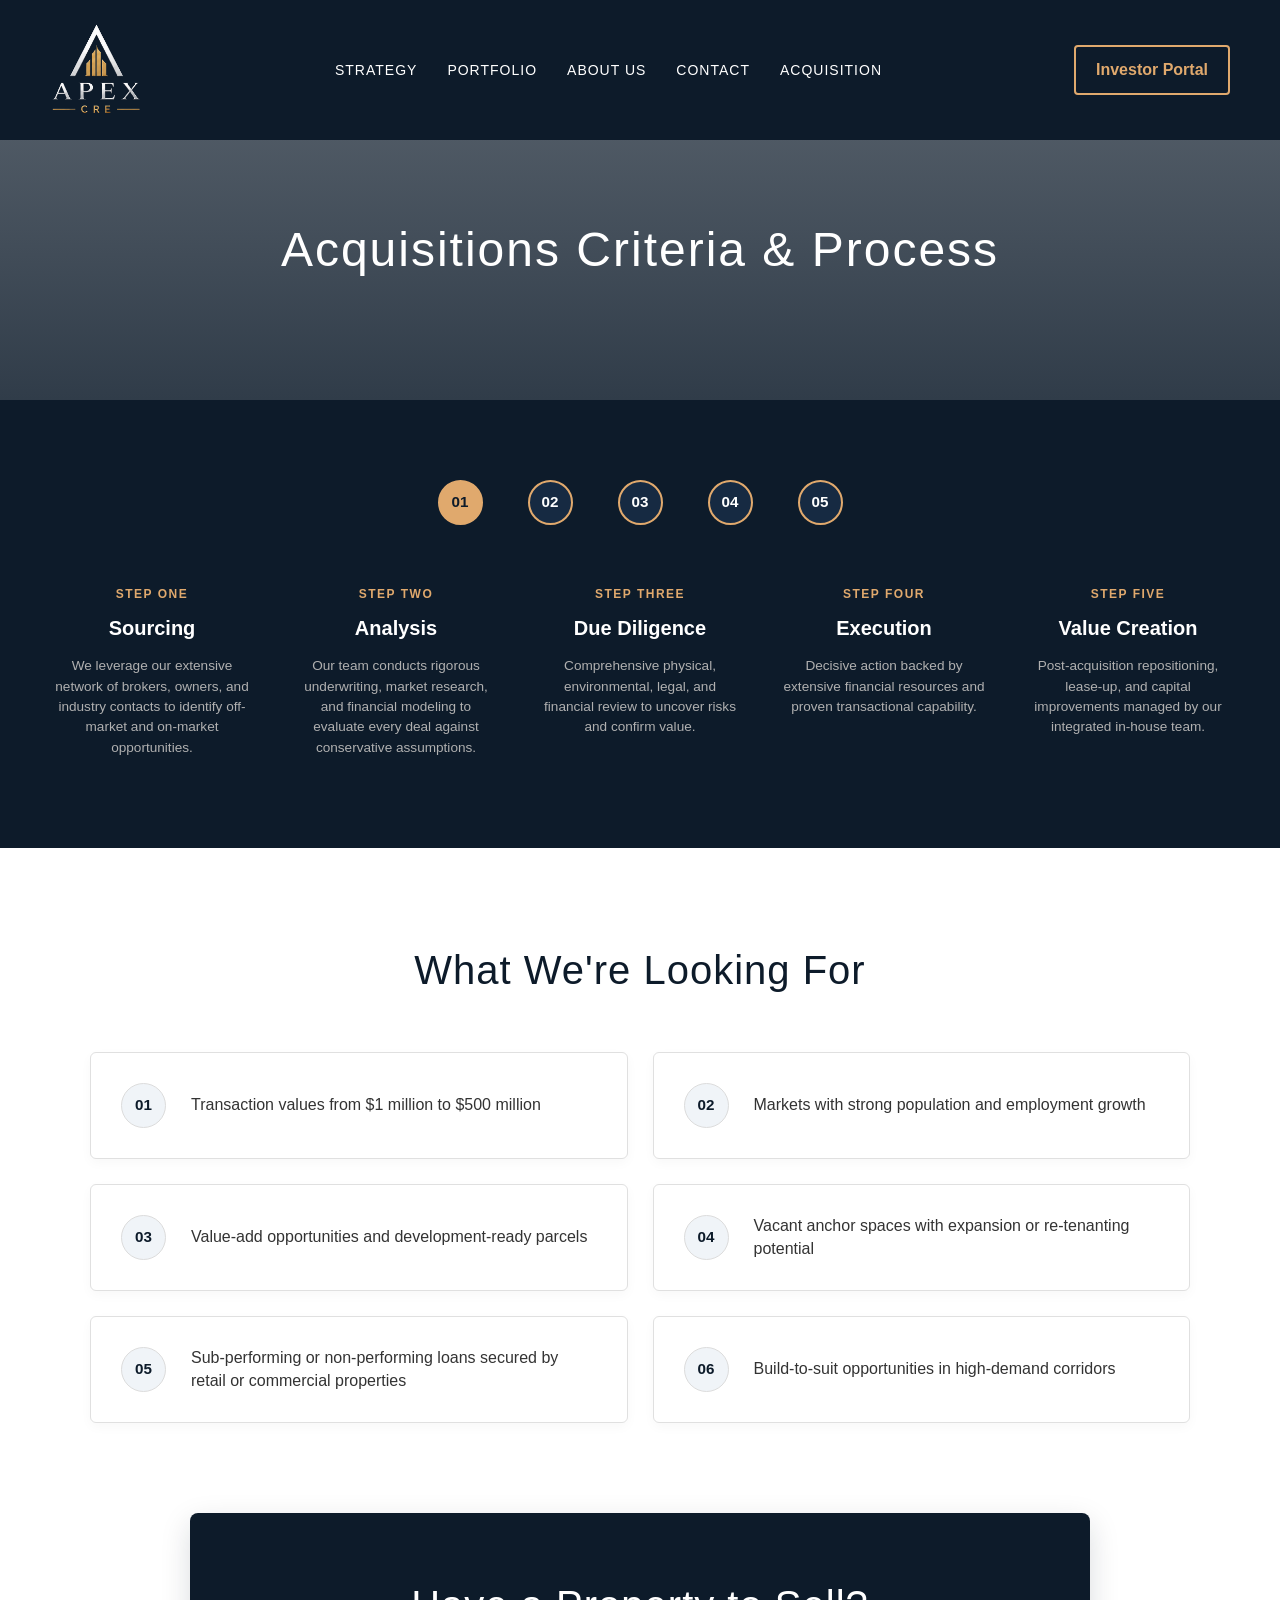
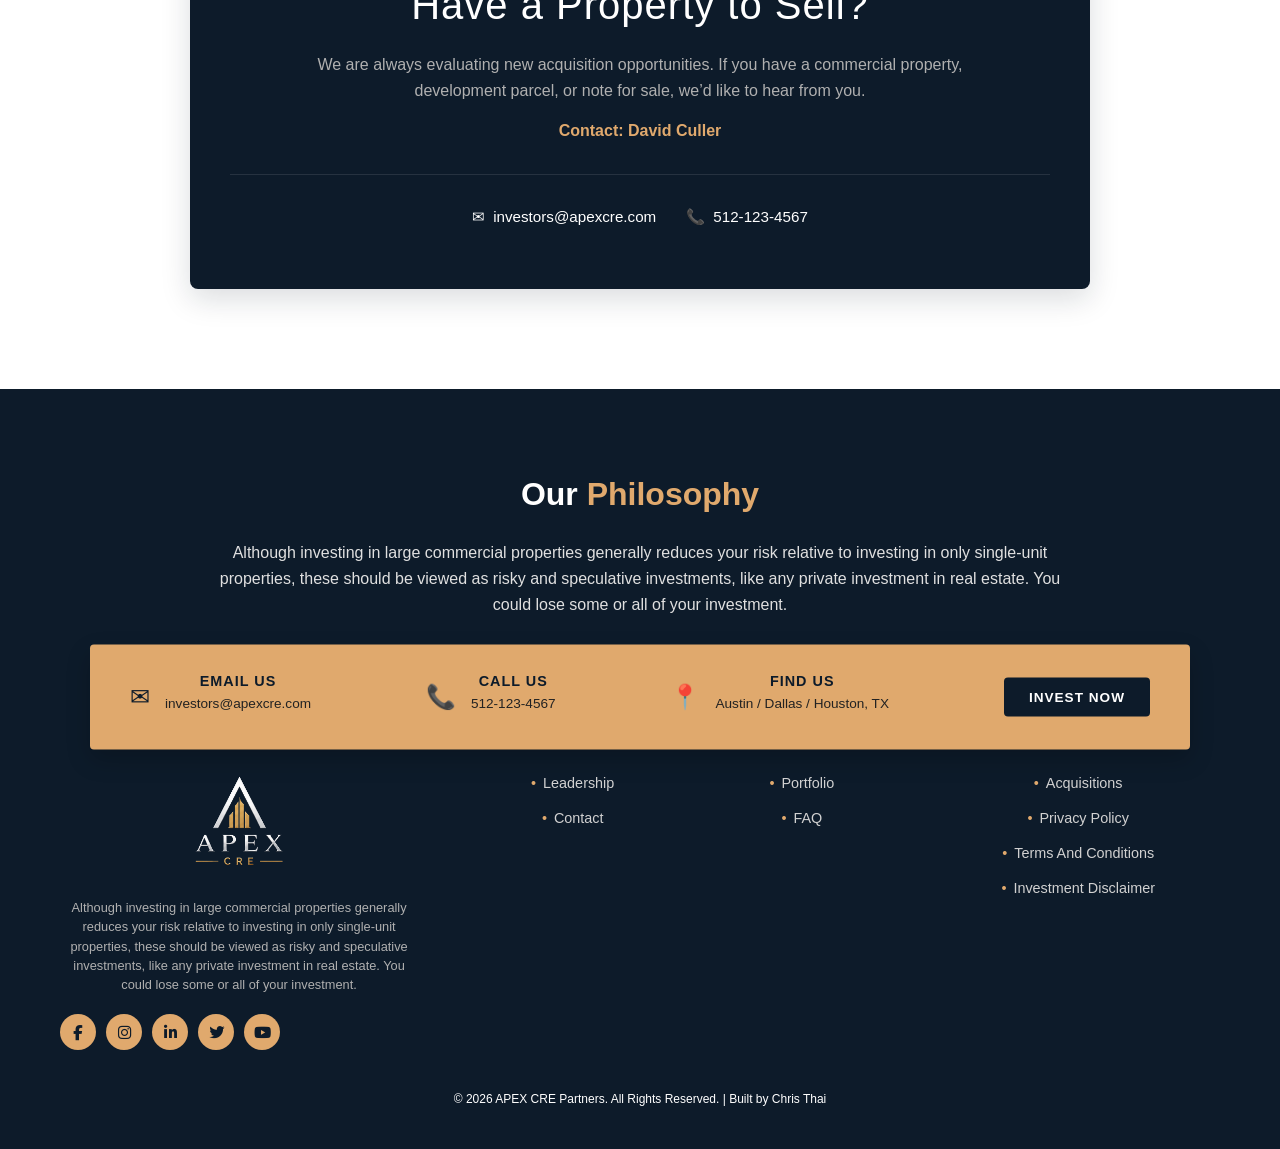
==== commit fe81ac2f: "Add files via upload" ====
--- a/acquisition.html
+++ b/acquisition.html
@@ -1,10 +1,11 @@
 <!DOCTYPE html>
 <html lang="en">
 <head>
-	<meta charset="UTF-8">
+    <meta charset="UTF-8">
     <meta name="viewport" content="width=device-width, initial-scale=1.0">
-    <meta name="author" content="Chris Thai">
-    <title>Contact Us | APEX CRE</title>
+    <title>Acquisitions | APEX CRE</title>
+    
+    <!-- Link to your existing CSS file -->
     <link rel="stylesheet" href="style.css">
 	<link rel="stylesheet" href="https://cdnjs.cloudflare.com/ajax/libs/font-awesome/6.4.0/css/all.min.css">
 </head>
@@ -30,92 +31,114 @@
                 <li><a href="acquisition.html">ACQUISITION</a></li>
             </ul>
         </nav>
-        <a href="#login" class="investor-login">Investor Portal</a>
+        <a href="under-construction.html" class="investor-login">Investor Portal</a>
     </header>
-
+	
     <!-- Page Header with City Skyline Background -->
-    <section class="contact-hero-header">
-        <h1>Contact Us</h1>
-    </section>
-
-    <!-- Contact Info & Map Section -->
-    <section class="contact-info-section">
-        <div class="contact-info-container">
-            <div class="contact-intro">
-                <h2>Contact <span class="text-gold">APEX CRE</span></h2>
-                <p>We're here to answer your questions and discuss investment opportunities.</p>
-            </div>
-
-            <div class="info-map-grid">
-                <!-- Left Card: Contact Details -->
-                <div class="info-card">
-                    <div class="info-group">
-                        <strong>Phone</strong>
-                        <p>512-123-4567</p>
-                    </div>
-                    <div class="info-group">
-                        <strong>Email</strong>
-                        <p>investors@apexcre.com</p>
-                    </div>
-                    <div class="info-group">
-                        <strong>Location</strong>
-                        <p>Austin / Dallas / Houston, TX</p>
-                    </div>
-                </div>
-
-                <!-- Right Card: Map Mockup / Embedded Map -->
-                <div class="map-card">
-                    <iframe 
-                        src="https://www.google.com/maps/embed?pb=!1m18!1m12!1m3!1d110195.42435773129!2d-97.88647895!3d30.5787595!2m3!1f0!2f0!3f0!3m2!1i1024!2i768!4f13.1!3m3!1m2!1s0x865b2d6a505b3857%3A0x231b673248386345!2sLeander%2C%20TX!5e0!3m2!1sen!2sus!4v1650000000000!5m2!1sen!2sus" 
-                        width="100%" 
-                        height="100%" 
-                        style="border:0;" 
-                        allowfullscreen="" 
-                        loading="lazy">
-                    </iframe>
-                </div>
-            </div>
-        </div>
-    </section>
-
-    <!-- Contact Form Section -->
-    <section class="contact-form-section">
-        <div class="form-container">
-            <form action="#" method="POST" class="inquiry-form">
-                <div class="form-row">
-                    <div class="form-group">
-                        <label for="first-name">First Name *</label>
-                        <input type="text" id="first-name" name="first-name" required placeholder="First Name">
-                    </div>
-                    <div class="form-group">
-                        <label for="last-name">Last Name *</label>
-                        <input type="text" id="last-name" name="last-name" required placeholder="Last Name">
-                    </div>
-                </div>
-
-                <div class="form-row">
-                    <div class="form-group">
-                        <label for="email">Email *</label>
-                        <input type="email" id="email" name="email" required placeholder="Email">
-                    </div>
-                    <div class="form-group">
-                        <label for="phone">Phone *</label>
-                        <input type="tel" id="phone" name="phone" required placeholder="Phone">
-                    </div>
-                </div>
-
-                <div class="form-group full-width">
-                    <label for="message">Message or Questions</label>
-                    <textarea id="message" name="message" rows="5" placeholder="How can we help you?"></textarea>
-                </div>
-
-                <div class="form-checkbox">
-                    <input type="checkbox" id="terms-agree" required>
-                    <label for="terms-agree">I agree to <a href="#" target="_blank">terms & conditions</a> provided by the company. By providing my phone number, I agree to receive text messages from the business.</label>
-                </div>
-
-                <button type="submit" class="form-submit-btn">Register Now</button>
-            </form>
+    <section class="acq-hero-header">
+        <h1>Acquisitions Criteria & Process</h1>
+    </section>
+
+    <!-- Top Section: 5-Step Process Timeline -->
+    <section class="process-timeline-section">
+        <div class="timeline-container">
+            
+            <div class="timeline-steps-bar">
+                <div class="step-badge active">01</div>
+                <div class="step-badge">02</div>
+                <div class="step-badge">03</div>
+                <div class="step-badge">04</div>
+                <div class="step-badge">05</div>
+            </div>
+
+            <div class="process-grid">
+                <div class="process-card">
+                    <span class="step-subtitle">STEP ONE</span>
+                    <h3>Sourcing</h3>
+                    <p>We leverage our extensive network of brokers, owners, and industry contacts to identify off-market and on-market opportunities.</p>
+                </div>
+                <div class="process-card">
+                    <span class="step-subtitle">STEP TWO</span>
+                    <h3>Analysis</h3>
+                    <p>Our team conducts rigorous underwriting, market research, and financial modeling to evaluate every deal against conservative assumptions.</p>
+                </div>
+                <div class="process-card">
+                    <span class="step-subtitle">STEP THREE</span>
+                    <h3>Due Diligence</h3>
+                    <p>Comprehensive physical, environmental, legal, and financial review to uncover risks and confirm value.</p>
+                </div>
+                <div class="process-card">
+                    <span class="step-subtitle">STEP FOUR</span>
+                    <h3>Execution</h3>
+                    <p>Decisive action backed by extensive financial resources and proven transactional capability.</p>
+                </div>
+                <div class="process-card">
+                    <span class="step-subtitle">STEP FIVE</span>
+                    <h3>Value Creation</h3>
+                    <p>Post-acquisition repositioning, lease-up, and capital improvements managed by our integrated in-house team.</p>
+                </div>
+            </div>
+
+        </div>
+    </section>
+
+    <!-- Middle Section: What We're Looking For -->
+    <section class="criteria-section">
+        <div class="criteria-container">
+            <h2 class="section-title">What We're Looking For</h2>
+
+            <div class="criteria-grid">
+                <div class="criteria-card">
+                    <div class="criteria-num">01</div>
+                    <p>Transaction values from $1 million to $500 million</p>
+                </div>
+                <div class="criteria-card">
+                    <div class="criteria-num">02</div>
+                    <p>Markets with strong population and employment growth</p>
+                </div>
+                <div class="criteria-card">
+                    <div class="criteria-num">03</div>
+                    <p>Value-add opportunities and development-ready parcels</p>
+                </div>
+                <div class="criteria-card">
+                    <div class="criteria-num">04</div>
+                    <p>Vacant anchor spaces with expansion or re-tenanting potential</p>
+                </div>
+                <div class="criteria-card">
+                    <div class="criteria-num">05</div>
+                    <p>Sub-performing or non-performing loans secured by retail or commercial properties</p>
+                </div>
+                <div class="criteria-card">
+                    <div class="criteria-num">06</div>
+                    <p>Build-to-suit opportunities in high-demand corridors</p>
+                </div>
+            </div>
+        </div>
+    </section>
+
+    <!-- Bottom Section: Have a Property to Sell? Callout Box -->
+    <section class="sell-property-section">
+        <div class="sell-box">
+            <h2>Have a Property to Sell?</h2>
+            <p>We are always evaluating new acquisition opportunities. If you have a commercial property, development parcel, or note for sale, we’d like to hear from you.</p>
+            <p class="contact-person">Contact: David Culler</p>
+
+            <div class="sell-action-bar">
+                <a href="mailto:investors@apexcre.com" class="sell-action-link">
+                    <span>✉</span> investors@apexcre.com
+                </a>
+                <a href="tel:5121234567" class="sell-action-link">
+                    <span>📞</span> 512-123-4567
+                </a>
+            </div>
+        </div>
+    </section>
+
+    <!-- Philosophy / Disclaimer Banner -->
+    <section class="philosophy-banner">
+        <div class="philosophy-container">
+            <h2><span>Our</span> <span class="text-gold">Philosophy</span></h2>
+            <p>Although investing in large commercial properties generally reduces your risk relative to investing in only single-unit properties, these should be viewed as risky and speculative investments, like any private investment in real estate. You could lose some or all of your investment.</p>
         </div>
     </section>
 
@@ -144,7 +167,7 @@
                 </div>
             </div>
             <div class="footer-btn-box">
-                <a href="#login" class="footer-invest-btn">Invest Now</a>
+                <a href="under-construction.html" class="footer-invest-btn">Invest Now</a>
             </div>
         </div>
 
@@ -171,14 +194,12 @@
             <div class="footer-col">
                 <ul class="footer-links">
                     <li><a href="portfolio.html">Portfolio</a></li>
-                    <li><a href="team.html">About Us</a></li>
                     <li><a href="faq.html">FAQ</a></li>
                 </ul>
             </div>
             <div class="footer-col">
                 <ul class="footer-links">
-                    <li><a href="login.html">Investor Portal</a></li>
-                    <li><a href="under-construction.html">Submit your Deal</a></li>
+                    <li><a href="acquisitions.html">Acquisitions</a></li>
                     <li><a href="privacy.html">Privacy Policy</a></li>
                     <li><a href="terms.html">Terms And Conditions</a></li>
                     <li><a href="disclaimer.html">Investment Disclaimer</a></li>
@@ -191,6 +212,5 @@
         </div>
     </footer>
 
-    <script src="script.js"></script>
 </body>
-</html>
+</html>
--- a/style.css
+++ b/style.css
@@ -1623,3 +1623,670 @@
     width: 100%;
     margin: 0 auto;
 }
+/* =========================================
+   28. Our Approach Section Styles
+   ========================================= */
+.approach-section {
+    padding: 100px 50px;
+    background-color: #ffffff;
+    text-align: center;
+}
+
+.approach-header {
+    font-size: 2.5rem;
+    color: var(--primary-color);
+    margin-bottom: 60px;
+    font-weight: 300;
+    letter-spacing: 1px;
+}
+
+.approach-grid {
+    display: grid;
+    grid-template-columns: repeat(auto-fit, minmax(320px, 1fr));
+    gap: 30px;
+    max-width: 1200px;
+    margin: 0 auto;
+}
+
+.approach-card {
+    background-color: #ffffff;
+    border: 1px solid #e0e0e0;
+    border-radius: 8px;
+    padding: 50px 35px;
+    box-shadow: 0 4px 15px rgba(0,0,0,0.03);
+    display: flex;
+    flex-direction: column;
+    align-items: center;
+    transition: transform 0.3s ease;
+}
+
+.approach-card:hover {
+    transform: translateY(-50px);
+    border-color: var(--secondary-color);
+}
+
+.approach-icon-circle {
+    width: 70px;
+    height: 70px;
+    background-color: #f0f4f8;
+    border: 1px solid #dcdcdc;
+    border-radius: 50%;
+    display: flex;
+    justify-content: center;
+    align-items: center;
+    margin-bottom: 30px;
+    color: var(--primary-color);
+    font-size: 1.5rem;
+}
+
+.approach-card h3 {
+    font-size: 1.5rem;
+    color: var(--primary-color);
+    margin-bottom: 20px;
+    font-weight: 600;
+}
+
+.approach-card p {
+    font-size: 0.95rem;
+    color: #555555;
+    line-height: 1.6;
+}
+/* =========================================
+   29. Interactive Map Styles
+   ========================================= */
+#portfolio-map {
+    height: 450px;
+    width: 100%;
+    border-radius: 8px;
+    border: 1px solid #e0e0e0;
+    box-shadow: 0 4px 15px rgba(0,0,0,0.05);
+    z-index: 1; /* Keeps the map behind your sticky dropdown menu */
+}
+
+/* Customizes the map popup tooltip */
+.leaflet-popup-content-wrapper {
+    border-radius: 4px;
+    box-shadow: 0 3px 14px rgba(0,0,0,0.2);
+}
+
+/* =========================================
+   Fix for Single Cards Stretching
+   ========================================= */
+.portfolio-grid {
+    display: grid !important;
+    /* Using auto-fill instead of auto-fit prevents single items from stretching */
+    grid-template-columns: repeat(auto-fill, minmax(340px, 1fr)) !important;
+    gap: 30px;
+    justify-content: start;
+}
+
+.portfolio-card {
+    /* Sets a hard cap on the size so it matches a standard 3-column layout */
+    max-width: 380px; 
+    width: 100%;
+    margin: 0; /* Aligns it neatly to the left */
+}
+
+/* =========================================
+   30. Filter Panel Styles
+   ========================================= */
+.filter-panel {
+    max-width: 1200px;
+    margin: 0 auto 30px;
+    background-color: #fcfcfc;
+    border: 1px solid #eaeaea;
+    padding: 20px 30px;
+    border-radius: 8px;
+    font-family: sans-serif;
+}
+
+.filter-row {
+    display: flex;
+    align-items: center;
+    flex-wrap: wrap;
+    margin-bottom: 15px;
+    gap: 10px;
+}
+
+.filter-row:last-child {
+    margin-bottom: 0;
+}
+
+.filter-label {
+    font-size: 0.85rem;
+    font-weight: 600;
+    color: #888;
+    letter-spacing: 1px;
+    width: 80px;
+}
+
+.filter-btn {
+    background-color: #ffffff;
+    border: 1px solid #dcdcdc;
+    padding: 8px 16px;
+    font-size: 0.9rem;
+    color: #333;
+    cursor: pointer;
+    border-radius: 4px;
+    transition: all 0.2s ease;
+}
+
+.filter-btn:hover {
+    border-color: #0d1b2a;
+}
+
+.filter-btn.active {
+    background-color: #0d1b2a;
+    color: #ffffff;
+    border-color: #0d1b2a;
+}
+
+/* Helper to hide empty section headers when filtered */
+.hidden-section {
+    display: none !important;
+}
+
+/* =========================================
+   31. Modal & Secondary Buttons
+   ========================================= */
+.modal-overlay {
+    position: fixed;
+    top: 0; left: 0; width: 100%; height: 100%;
+    background: rgba(13, 27, 42, 0.85);
+    z-index: 1000;
+    display: flex;
+    align-items: center;
+    justify-content: center;
+}
+
+.modal-content {
+    background: #fff;
+    padding: 30px;
+    border-radius: 8px;
+    max-width: 800px;
+    width: 90%;
+    position: relative;
+    box-shadow: 0 10px 30px rgba(0,0,0,0.3);
+}
+
+.close-modal {
+    position: absolute;
+    top: 15px; right: 20px;
+    font-size: 1.5rem;
+    font-weight: bold;
+    color: #333;
+    cursor: pointer;
+}
+
+.secondary-btn {
+    background-color: transparent;
+    border: 2px solid #0d1b2a;
+    color: #0d1b2a;
+    padding: 10px 20px;
+    font-size: 0.85rem;
+    font-weight: bold;
+    text-transform: uppercase;
+    text-decoration: none;
+    border-radius: 4px;
+    display: inline-block;
+    margin-top: 10px;
+    transition: all 0.3s ease;
+    cursor: pointer;
+    width: 100%;
+    text-align: center;
+}
+
+.secondary-btn:hover {
+    background-color: #0d1b2a;
+    color: #fff;
+}
+
+/* =========================================
+   32. Dark Mode Styles
+   ========================================= */
+body.dark-mode {
+    background-color: #121212;
+    color: #e0e0e0;
+}
+
+/* Headings */
+body.dark-mode .portfolio-category-header h2,
+body.dark-mode .portfolio-card h3,
+body.dark-mode h4 {
+    color: #ffffff !important;
+}
+
+/* Filter Panel */
+body.dark-mode .filter-panel {
+    background-color: #1e1e1e;
+    border-color: #333;
+}
+
+body.dark-mode .filter-btn {
+    background-color: #2a2a2a;
+    color: #e0e0e0;
+    border-color: #444;
+}
+
+body.dark-mode .filter-btn:hover {
+    border-color: #ffc107;
+}
+
+body.dark-mode .filter-btn.active {
+    background-color: #ffc107;
+    color: #121212;
+    border-color: #ffc107;
+}
+
+/* Cards */
+body.dark-mode .portfolio-card {
+    background-color: #1e1e1e;
+    border-color: #333;
+    box-shadow: 0 4px 20px rgba(0,0,0,0.6);
+}
+
+body.dark-mode .card-data-grid {
+    background-color: #252525;
+    border-top: 1px solid #333;
+}
+
+body.dark-mode .data-cell {
+    border-right: 1px solid #333;
+}
+
+body.dark-mode .data-cell strong {
+    color: #ffc107; /* Gold metrics pop nicely on dark mode */
+}
+
+body.dark-mode .data-cell span {
+    color: #aaa;
+}
+
+/* Modal */
+body.dark-mode .modal-content {
+    background-color: #1e1e1e;
+    color: #e0e0e0;
+}
+
+body.dark-mode .close-modal {
+    color: #e0e0e0;
+}
+
+/* Buttons */
+body.dark-mode .secondary-btn {
+    border-color: #e0e0e0;
+    color: #e0e0e0;
+}
+
+body.dark-mode .secondary-btn:hover {
+    background-color: #e0e0e0;
+    color: #121212;
+}
+
+/* =========================================
+   33. Map Size & Layout Adjustments
+   ========================================= */
+#portfolio-map {
+    height: 700px !important; /* Increased from 600px to give it a much larger footprint */
+    width: 100%;
+    border-radius: 8px;
+    box-shadow: 0 4px 15px rgba(0,0,0,0.1);
+}
+
+.leaflet-control-custom a:hover {
+    background-color: #f4f4f4 !important;
+}
+
+body.dark-mode .leaflet-control-custom a {
+    background-color: #2a2a2a !important;
+    color: #e0e0e0 !important;
+    border-color: #444 !important;
+}
+
+/* =========================================
+   34. Demographics Bottom Bar (2x2 Grid)
+   ========================================= */
+.demo-popup-side {
+    display: none; 
+    background: #ffffff; 
+    padding: 15px 20px; 
+    border-radius: 8px; 
+    box-shadow: 0 4px 15px rgba(0,0,0,0.05); 
+    border: 1px solid #e0e0e0;
+    border-top: 4px solid var(--primary-color, #0d1b2a);
+    width: 100%; 
+    margin-top: 15px;
+    font-family: sans-serif;
+    animation: slideUp 0.3s ease-out;
+}
+
+@keyframes slideUp {
+    from { transform: translateY(10px); opacity: 0; }
+    to { transform: translateY(0); opacity: 1; }
+}
+
+.demo-grid {
+    display: grid;
+    grid-template-columns: 1fr 1fr; /* 2 equal columns */
+    gap: 10px 0;
+    border: 1px solid #eaeaea;
+    border-radius: 6px;
+    overflow: hidden;
+}
+
+.demo-cell {
+    text-align: center;
+    padding: 10px 15px;
+    background-color: #fcfcfc;
+    /* Creates the grid lines between the 4 cells */
+    border-right: 1px solid #eaeaea;
+    border-bottom: 1px solid #eaeaea;
+}
+
+/* Remove right border for the right column */
+.demo-cell:nth-child(even) {
+    border-right: none;
+}
+
+/* Remove bottom border for the bottom row */
+.demo-cell:nth-child(3),
+.demo-cell:nth-child(4) {
+    border-bottom: none;
+}
+
+.demo-cell strong {
+    color: #888;
+    font-size: 0.7rem;
+    text-transform: uppercase;
+    letter-spacing: 0.5px;
+    display: block;
+    margin-bottom: 2px;
+}
+
+.demo-cell span {
+    display: block;
+    color: #333;
+    font-weight: bold;
+    font-size: 0.95rem;
+}
+
+/* Dark Mode Overrides */
+body.dark-mode .demo-popup-side {
+    background: #1e1e1e;
+    border-color: #333;
+    border-top-color: #ffc107;
+}
+
+body.dark-mode .demo-grid {
+    border-color: #333;
+}
+
+body.dark-mode .demo-cell {
+    background-color: #252525;
+    border-color: #333;
+}
+
+body.dark-mode .demo-popup-side h4,
+body.dark-mode .demo-cell span { color: #e0e0e0 !important; }
+body.dark-mode .demo-cell strong { color: #aaa; }
+
+/* =========================================
+   35. Filter Panel Instructions
+   ========================================= */
+.filter-instructions {
+    font-size: 0.85rem;
+    color: #555;
+    background-color: #f0f4f8;
+    padding: 12px 15px;
+    border-radius: 4px;
+    margin-bottom: 20px;
+    display: flex;
+    align-items: center;
+    gap: 12px;
+    border-left: 3px solid var(--secondary-color, #e0a96d);
+}
+
+.filter-instructions strong {
+    color: var(--primary-color, #0d1b2a);
+    text-transform: uppercase;
+    letter-spacing: 0.5px;
+    font-size: 0.8rem;
+}
+
+/* Dark Mode Support for Instructions */
+body.dark-mode .filter-instructions {
+    background-color: #252525;
+    color: #bbb;
+    border-left-color: #ffc107;
+}
+
+body.dark-mode .filter-instructions strong {
+    color: #e0e0e0;
+}
+
+/* =========================================
+   36. Interactive Return Calculator & Export
+   ========================================= */
+.calculator-box {
+    background-color: #f8f9fa;
+    border-top: 1px solid #eaeaea;
+    padding: 20px;
+    text-align: left;
+}
+
+.calculator-box h4 {
+    font-size: 0.85rem;
+    color: var(--primary-color, #0d1b2a);
+    text-transform: uppercase;
+    letter-spacing: 0.5px;
+    margin-bottom: 12px;
+}
+
+.calc-slider-group {
+    margin-bottom: 15px;
+}
+
+.calc-slider-group label {
+    display: flex;
+    justify-content: space-between;
+    font-size: 0.8rem;
+    color: #666;
+    margin-bottom: 5px;
+}
+
+.calc-slider-group label span {
+    font-weight: bold;
+    color: var(--primary-color, #0d1b2a);
+}
+
+.calc-slider-group input[type="range"] {
+    width: 100%;
+    accent-color: var(--secondary-color, #e0a96d);
+    cursor: pointer;
+}
+
+.calc-results-grid {
+    display: grid;
+    grid-template-columns: 1fr 1fr;
+    gap: 10px;
+    background: #ffffff;
+    padding: 12px;
+    border-radius: 6px;
+    border: 1px solid #eaeaea;
+}
+
+.calc-result-item strong {
+    display: block;
+    font-size: 0.7rem;
+    color: #777;
+    text-transform: uppercase;
+}
+
+.calc-result-item span {
+    font-size: 0.95rem;
+    font-weight: bold;
+    color: var(--primary-color, #0d1b2a);
+}
+
+.export-pdf-btn {
+    background-color: transparent;
+    border: 1px dashed var(--primary-color, #0d1b2a);
+    color: var(--primary-color, #0d1b2a);
+    padding: 10px;
+    font-size: 0.75rem;
+    font-weight: bold;
+    text-transform: uppercase;
+    border-radius: 4px;
+    width: 100%;
+    margin-top: 12px;
+    cursor: pointer;
+    transition: all 0.2s ease;
+    display: flex;
+    align-items: center;
+    justify-content: center;
+    gap: 6px;
+}
+
+.export-pdf-btn:hover {
+    background-color: var(--primary-color, #0d1b2a);
+    color: #fff;
+}
+
+/* Dark Mode Overrides */
+body.dark-mode .calculator-box {
+    background-color: #1a1a1a;
+    border-color: #333;
+}
+body.dark-mode .calculator-box h4,
+body.dark-mode .calc-slider-group label span,
+body.dark-mode .calc-result-item span { color: #e0e0e0; }
+body.dark-mode .calc-results-grid {
+    background: #252525;
+    border-color: #333;
+}
+body.dark-mode .export-pdf-btn {
+    border-color: #e0e0e0;
+    color: #e0e0e0;
+}
+body.dark-mode .export-pdf-btn:hover {
+    background-color: #e0e0e0;
+    color: #121212;
+}
+
+/* =========================================
+   36. Interactive Return Calculator & Export
+   ========================================= */
+.calculator-box {
+    margin: 15px 20px 20px 20px;
+    padding: 15px;
+    background-color: #f8f9fa;
+    border-left: 3px solid var(--secondary-color, #e0a96d);
+    border-top: 1px solid #eaeaea;
+    border-right: 1px solid #eaeaea;
+    border-bottom: 1px solid #eaeaea;
+    border-radius: 4px;
+    text-align: left;
+}
+
+.calculator-box h4 {
+    font-size: 0.8rem;
+    text-transform: uppercase;
+    color: var(--primary-color, #0d1b2a);
+    letter-spacing: 1px;
+    margin-bottom: 10px;
+}
+
+.calc-slider-group {
+    margin-bottom: 12px;
+}
+
+.calc-slider-group label {
+    display: flex;
+    justify-content: space-between;
+    font-size: 0.8rem;
+    color: #555;
+    margin-bottom: 5px;
+}
+
+.calc-slider-group label span {
+    font-weight: bold;
+    color: var(--primary-color, #0d1b2a);
+}
+
+.calc-slider-group input[type="range"] {
+    width: 100%;
+    accent-color: var(--secondary-color, #e0a96d);
+    cursor: pointer;
+}
+
+.calc-results-grid {
+    display: grid;
+    grid-template-columns: 1fr 1fr;
+    gap: 10px;
+    background: #ffffff;
+    padding: 10px 12px;
+    border-radius: 4px;
+    border: 1px solid #e0e0e0;
+}
+
+.calc-result-item strong {
+    display: block;
+    font-size: 0.68rem;
+    color: #777;
+    text-transform: uppercase;
+    letter-spacing: 0.5px;
+}
+
+.calc-result-item span {
+    font-size: 0.95rem;
+    font-weight: bold;
+    color: var(--primary-color, #0d1b2a);
+    margin-top: 2px;
+    display: block;
+}
+
+.export-pdf-btn {
+    background-color: transparent;
+    border: 1px dashed var(--primary-color, #0d1b2a);
+    color: var(--primary-color, #0d1b2a);
+    padding: 10px;
+    font-size: 0.75rem;
+    font-weight: bold;
+    text-transform: uppercase;
+    border-radius: 4px;
+    width: 100%;
+    margin-top: 12px;
+    cursor: pointer;
+    transition: all 0.2s ease;
+    display: flex;
+    align-items: center;
+    justify-content: center;
+    gap: 6px;
+}
+
+.export-pdf-btn:hover {
+    background-color: var(--primary-color, #0d1b2a);
+    color: #fff;
+}
+
+/* Dark Mode Overrides */
+body.dark-mode .calculator-box {
+    background-color: #1e1e1e;
+    border-color: #333;
+    border-left-color: #ffc107;
+}
+body.dark-mode .calculator-box h4,
+body.dark-mode .calc-slider-group label span,
+body.dark-mode .calc-result-item span { color: #e0e0e0; }
+body.dark-mode .calc-results-grid {
+    background: #252525;
+    border-color: #333;
+}
+body.dark-mode .export-pdf-btn {
+    border-color: #e0e0e0;
+    color: #e0e0e0;
+}
+body.dark-mode .export-pdf-btn:hover {
+    background-color: #e0e0e0;
+    color: #121212;
+}
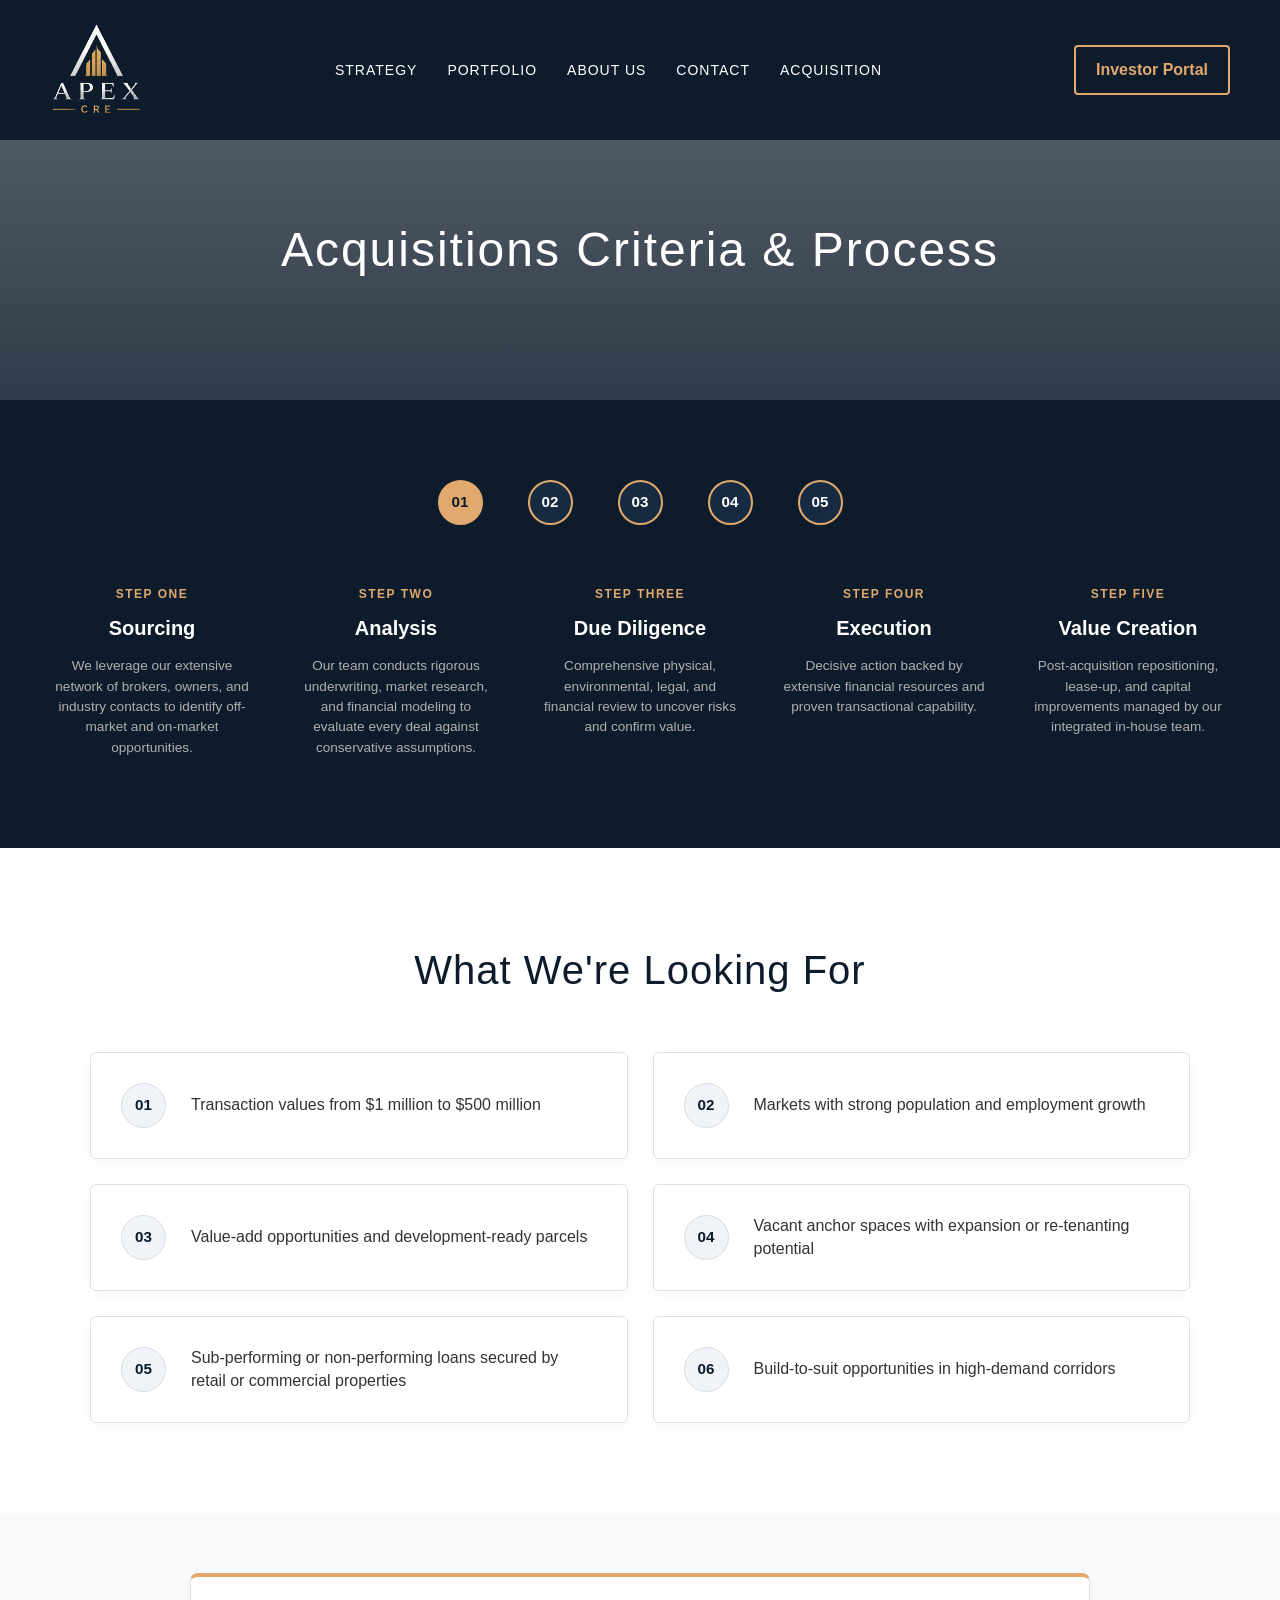
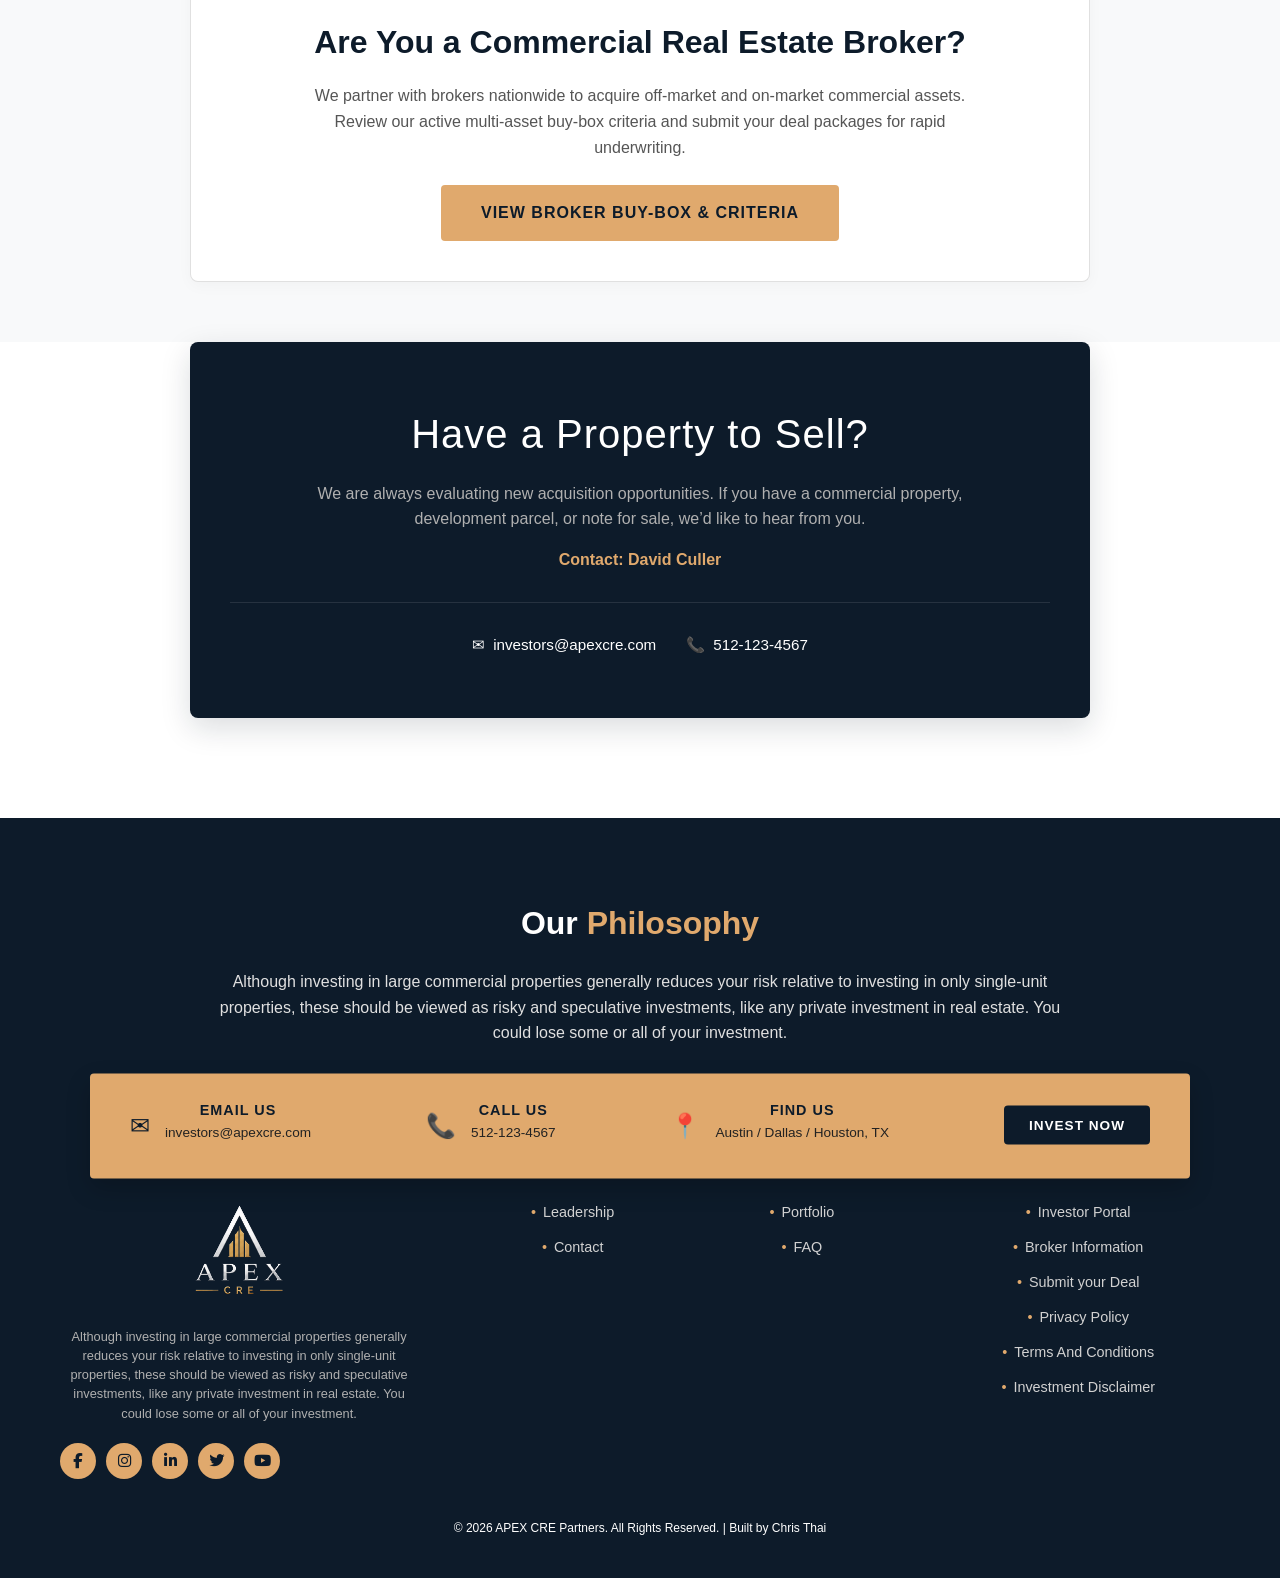
==== commit 7d923fce: "Add files via upload added brokers information page" ====
--- a/acquisition.html
+++ b/acquisition.html
@@ -115,6 +115,17 @@
             </div>
         </div>
     </section>
+	
+	<!-- Broker Buy-Box Callout Section -->
+<section style="padding: 60px 20px; background-color: #f8f9fa; text-align: center;">
+    <div style="max-width: 900px; margin: 0 auto; background-color: #ffffff; border: 1px solid #e0e0e0; border-top: 4px solid var(--secondary-color, #e0a96d); border-radius: 8px; padding: 40px; box-shadow: 0 4px 15px rgba(0,0,0,0.03);">
+        <h2 style="color: var(--primary-color, #0d1b2a); font-size: 2rem; margin-bottom: 15px;">Are You a Commercial Real Estate Broker?</h2>
+        <p style="color: #555; font-size: 1rem; line-height: 1.6; margin-bottom: 25px; max-width: 700px; margin-left: auto; margin-right: auto;">
+            We partner with brokers nationwide to acquire off-market and on-market commercial assets. Review our active multi-asset buy-box criteria and submit your deal packages for rapid underwriting.
+        </p>
+        <a href="brokers.html" class="cta-btn" style="display: inline-block; text-decoration: none;">View Broker Buy-Box & Criteria</a>
+    </div>
+</section>
 
     <!-- Bottom Section: Have a Property to Sell? Callout Box -->
     <section class="sell-property-section">
@@ -197,9 +208,12 @@
                     <li><a href="faq.html">FAQ</a></li>
                 </ul>
             </div>
+            <!-- Column 4: Investor Resources -->
             <div class="footer-col">
                 <ul class="footer-links">
-                    <li><a href="acquisitions.html">Acquisitions</a></li>
+                    <li><a href="under-construction.html">Investor Portal</a></li>
+                    <li><a href="brokers.html">Broker Information</a></li>
+					<li><a href="acquisition.html">Submit your Deal</a></li>
                     <li><a href="privacy.html">Privacy Policy</a></li>
                     <li><a href="terms.html">Terms And Conditions</a></li>
                     <li><a href="disclaimer.html">Investment Disclaimer</a></li>
--- a/style.css
+++ b/style.css
@@ -2289,4 +2289,101 @@
 body.dark-mode .export-pdf-btn:hover {
     background-color: #e0e0e0;
     color: #121212;
-}+}
+/* =========================================
+   37. Share Link Button Styles
+   ========================================= */
+.share-link-btn {
+    background-color: transparent;
+    border: 1px solid #dcdcdc;
+    color: var(--primary-color, #0d1b2a);
+    padding: 8px;
+    font-size: 0.72rem;
+    font-weight: bold;
+    text-transform: uppercase;
+    border-radius: 4px;
+    width: 100%;
+    margin-top: 8px;
+    cursor: pointer;
+    transition: all 0.2s ease;
+    display: flex;
+    align-items: center;
+    justify-content: center;
+    gap: 6px;
+}
+
+.share-link-btn:hover {
+    background-color: #f0f4f8;
+    border-color: var(--primary-color, #0d1b2a);
+}
+
+body.dark-mode .share-link-btn {
+    border-color: #444;
+    color: #e0e0e0;
+}
+
+body.dark-mode .share-link-btn:hover {
+    background-color: #2a2a2a;
+    border-color: #e0e0e0;
+}
+/* =========================================
+   38. Hero Video Background Styling
+   ========================================= */
+.hero-video-container {
+    position: relative;
+    width: 100%;
+    height: 400px; /* Adjust height as needed */
+    overflow: hidden;
+    display: flex;
+    align-items: center;
+    justify-content: center;
+    text-align: center;
+    color: #ffffff;
+    margin-bottom: 30px;
+}
+
+.hero-video-container video {
+    position: absolute;
+    top: 50%;
+    left: 50%;
+    min-width: 100%;
+    min-height: 100%;
+    width: auto;
+    height: auto;
+    transform: translate(-50%, -50%);
+    object-fit: cover;
+    z-index: 1;
+}
+
+/* Dark gradient overlay so text stands out clearly over the video */
+.hero-video-overlay {
+    position: absolute;
+    top: 0;
+    left: 0;
+    width: 100%;
+    height: 100%;
+    background: linear-gradient(rgba(13, 27, 42, 0.75), rgba(13, 27, 42, 0.65));
+    z-index: 2;
+}
+
+.hero-video-content {
+    position: relative;
+    z-index: 3;
+    padding: 0 20px;
+    max-width: 800px;
+}
+
+.hero-video-content h1 {
+    font-size: 2.5rem;
+    margin-bottom: 10px;
+    font-weight: 700;
+    letter-spacing: 1px;
+}
+
+.hero-video-content p {
+    font-size: 1.1rem;
+    color: #e0a96d; /* Accent gold */
+    margin: 0;
+    text-transform: uppercase;
+    letter-spacing: 2px;
+}
